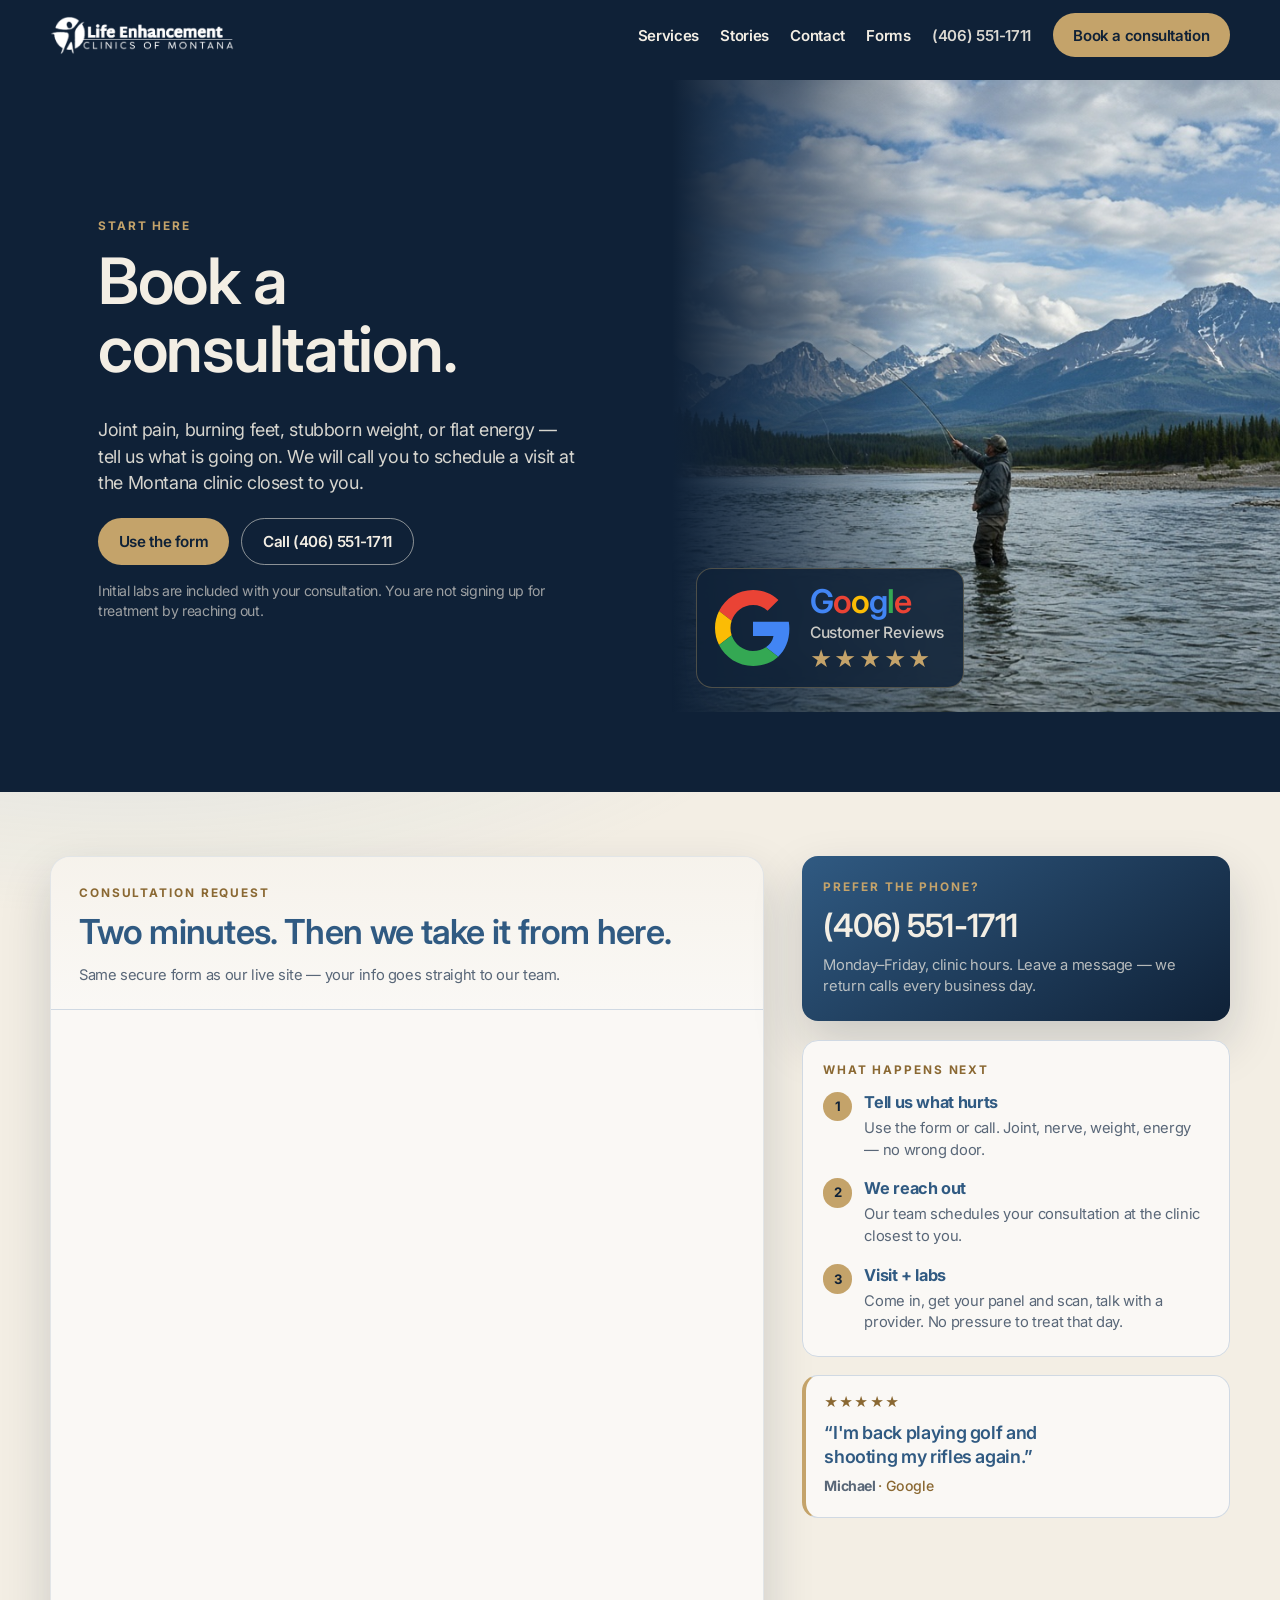
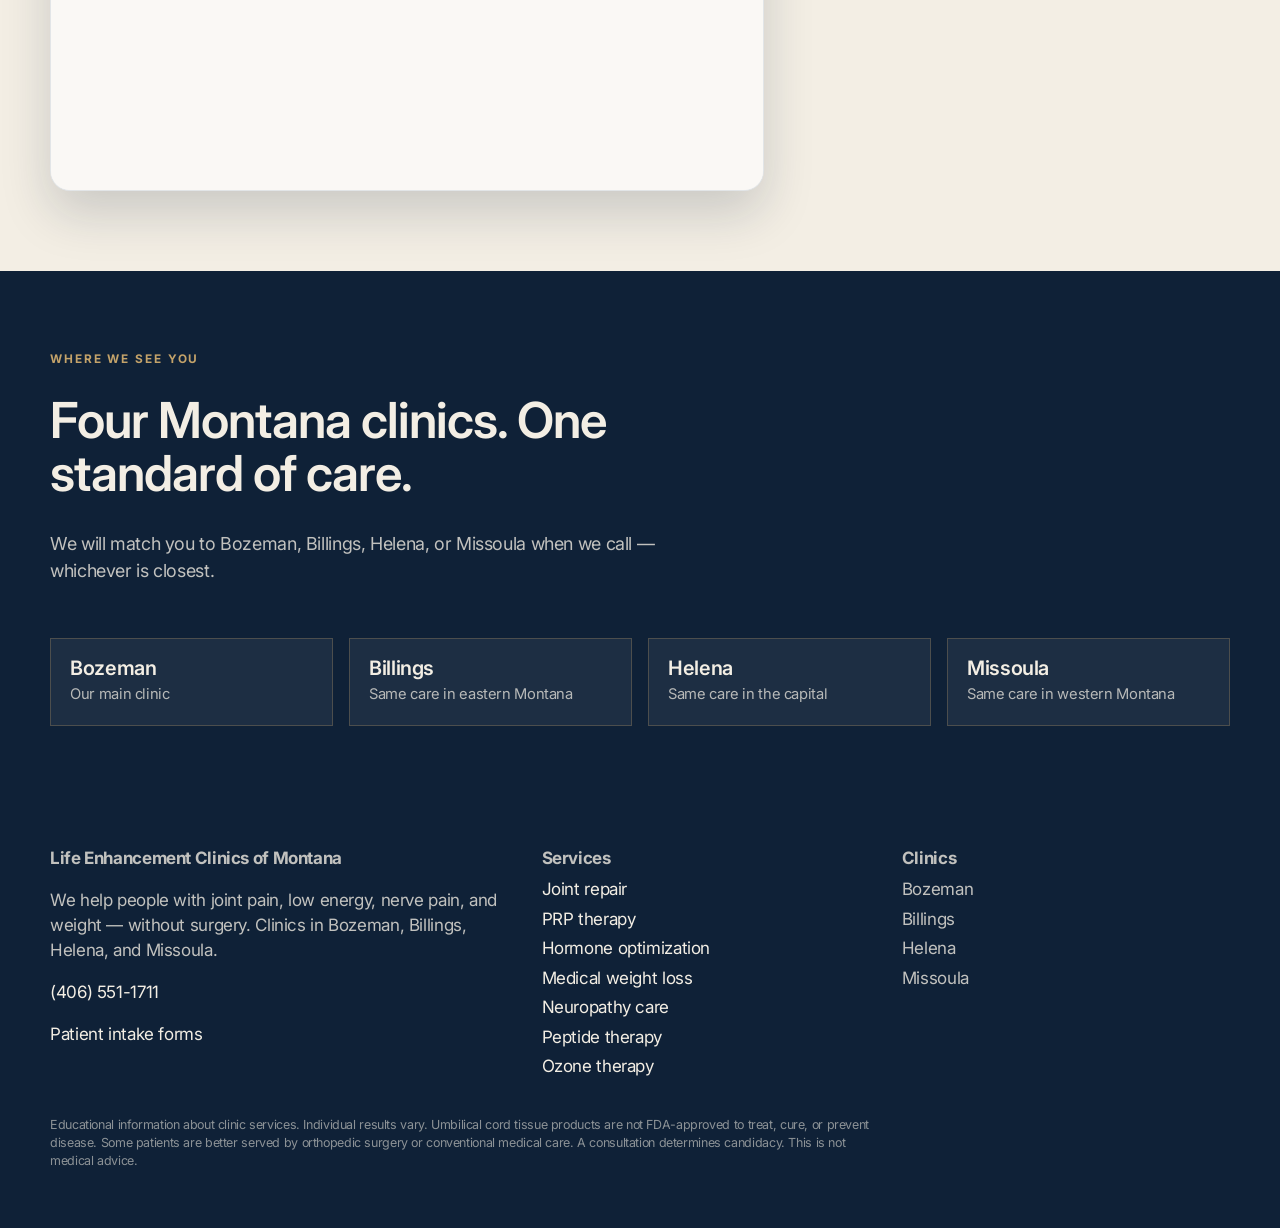
==== contact.html @ 56b33d9e "Publish Life Enhancement Clinics marketing site" ====
<!DOCTYPE html>
<html lang="en">
<head>
  <meta charset="utf-8">
  <meta name="viewport" content="width=device-width, initial-scale=1">
  <title>Book a consultation · Life Enhancement Clinics of Montana</title>
  <meta name="description" content="Request a consultation at Life Enhancement Clinics. Joint pain, neuropathy, hormones, weight, and more — Bozeman, Billings, Helena, Missoula.">
  <link rel="preconnect" href="https://fonts.googleapis.com">
  <link rel="preconnect" href="https://fonts.gstatic.com" crossorigin>
  <link href="https://fonts.googleapis.com/css2?family=Inter:opsz,wght@14..32,400;14..32,500;14..32,600;14..32,700&display=swap" rel="stylesheet">
  <link rel="stylesheet" href="styles.css?v=6">
</head>
<body>


<header class="site-header">
  <div class="wrap nav">
    <a class="brand" href="index.html">
      <img class="brand-logo" src="assets/lecm-logo.png?v=3" alt="Life Enhancement Clinics of Montana" width="875" height="186" decoding="async">
    </a>
    <button class="menu-toggle" type="button" aria-expanded="false">Menu</button>
    <ul class="nav-links">
      <li><a href="index.html#services">Services</a></li><li><a href="index.html#stories">Stories</a></li><li><a href="contact.html" aria-current="page">Contact</a></li><li><a href="online-forms.html">Forms</a></li>
      <li><a class="nav-phone" href="tel:+14065511711">(406) 551-1711</a></li>
      <li><a class="button solid" href="contact.html#consult-form">Book a consultation</a></li>
    </ul>
  </div>
</header>

<section class="contact-hero">
  <div class="contact-hero-copy">
    <p class="eyebrow">Start here</p>
    <h1>Book a consultation.</h1>
    <p class="lede">Joint pain, burning feet, stubborn weight, or flat energy — tell us what is going on. We will call you to schedule a visit at the Montana clinic closest to you.</p>
    <div class="actions">
      <a class="button solid" href="#consult-form">Use the form</a>
      <a class="button ghost" href="tel:+14065511711">Call (406) 551-1711</a>
    </div>
    <p class="hero-note">Initial labs are included with your consultation. You are not signing up for treatment by reaching out.</p>
  </div>
  <div class="contact-hero-media">
    <img src="assets/journey-pause.jpg" alt="Patient pausing outdoors in Montana">
    <div class="contact-hero-badge">
      
<div class="google-reviews-badge" role="img" aria-label="Google Customer Reviews">
  <svg class="google-reviews-badge__mark" viewBox="0 0 48 48" xmlns="http://www.w3.org/2000/svg" aria-hidden="true">
    <path fill="#EA4335" d="M24 9.5c3.54 0 6.71 1.22 9.21 3.6l6.85-6.85C35.9 2.38 30.47 0 24 0 14.62 0 6.51 5.38 2.56 13.22l7.98 6.19C12.43 13.72 17.74 9.5 24 9.5z"/>
    <path fill="#4285F4" d="M46.98 24.55c0-1.57-.15-3.09-.38-4.55H24v9.02h12.94c-.58 2.96-2.26 5.48-4.78 7.18l7.73 6c4.51-4.18 7.09-10.36 7.09-17.65z"/>
    <path fill="#FBBC05" d="M10.53 28.59c-.48-1.45-.76-2.99-.76-4.59s.27-3.14.76-4.59l-7.98-6.19C.92 16.46 0 20.12 0 24c0 3.88.92 7.54 2.56 10.78l7.97-6.19z"/>
    <path fill="#34A853" d="M24 48c6.48 0 11.93-2.13 15.89-5.81l-7.73-6c-2.15 1.45-4.92 2.3-8.16 2.3-6.26 0-11.57-4.22-13.47-9.91l-7.98 6.19C6.51 42.62 14.62 48 24 48z"/>
  </svg>
  <div class="google-reviews-badge__text">
    <p class="google-reviews-badge__wordmark"><span class="g-blue">G</span><span class="g-red">o</span><span class="g-yellow">o</span><span class="g-blue">g</span><span class="g-green">l</span><span class="g-red">e</span></p>
    <p class="google-reviews-badge__label">Customer Reviews</p>
    <p class="google-reviews-badge__stars" aria-hidden="true">★★★★★</p>
  </div>
</div>
    </div>
  </div>
</section>

<section class="contact-main">
  <div class="wrap contact-grid">
    <div class="contact-form-card">
      <div class="contact-form-head">
        <p class="eyebrow">Consultation request</p>
        <h2>Two minutes. Then we take it from here.</h2>
        <p class="fine">Same secure form as our live site — your info goes straight to our team.</p>
      </div>
      
<div class="contact-form-embed" id="consult-form">
  <iframe
    src="https://api.leadconnectorhq.com/widget/form/Reh5E9QkHkBos2vVfiW4"
    style="width:100%;height:100%;border:none;border-radius:0"
    id="inline-Reh5E9QkHkBos2vVfiW4"
    data-layout="{'id':'INLINE'}"
    data-trigger-type="alwaysShow"
    data-trigger-value=""
    data-activation-type="alwaysActivated"
    data-activation-value=""
    data-deactivation-type="neverDeactivate"
    data-deactivation-value=""
    data-form-name="Life Enhancement Clinics — Consultation Request"
    data-height="780"
    data-layout-iframe-id="inline-Reh5E9QkHkBos2vVfiW4"
    data-form-id="Reh5E9QkHkBos2vVfiW4"
    title="Life Enhancement Clinics — Consultation Request"></iframe>
</div>
<script src="https://link.msgsndr.com/js/form_embed.js"></script>
    </div>
    <aside class="contact-aside">
      <div class="contact-callout">
        <p class="eyebrow">Prefer the phone?</p>
        <p class="contact-phone"><a href="tel:+14065511711">(406) 551-1711</a></p>
        <p class="fine">Monday–Friday, clinic hours. Leave a message — we return calls every business day.</p>
      </div>
      <div class="contact-panel">
        <p class="eyebrow">What happens next</p>
        <ol class="contact-steps">
<li>
  <strong>Tell us what hurts</strong>
  <span>Use the form or call. Joint, nerve, weight, energy — no wrong door.</span>
</li>
<li>
  <strong>We reach out</strong>
  <span>Our team schedules your consultation at the clinic closest to you.</span>
</li>
<li>
  <strong>Visit + labs</strong>
  <span>Come in, get your panel and scan, talk with a provider. No pressure to treat that day.</span>
</li></ol>
      </div>
      <article class="contact-trust">
        <div class="stars stars-lg" aria-label="Five star Google review">★★★★★</div>
        <p class="review-hit">“I'm back playing golf and shooting my rifles again.”</p>
        <p class="review-who">Michael <span>· Google</span></p>
      </article>
    </aside>
  </div>
</section>

<section class="dark contact-locations">
  <div class="wrap">
    <div class="section-head">
      <p class="eyebrow">Where we see you</p>
      <h2>Four Montana clinics. One standard of care.</h2>
      <p class="lede">We will match you to Bozeman, Billings, Helena, or Missoula when we call — whichever is closest.</p>
    </div>
    <div class="loc-grid">
<article class="loc-card">
  <h3>Bozeman</h3>
  <p>Our main clinic</p>
</article>
<article class="loc-card">
  <h3>Billings</h3>
  <p>Same care in eastern Montana</p>
</article>
<article class="loc-card">
  <h3>Helena</h3>
  <p>Same care in the capital</p>
</article>
<article class="loc-card">
  <h3>Missoula</h3>
  <p>Same care in western Montana</p>
</article></div>
  </div>
</section>



<footer class="site-footer">
  <div class="wrap footer-grid">
    <div>
      <strong>Life Enhancement Clinics of Montana</strong>
      <p>We help people with joint pain, low energy, nerve pain, and weight — without surgery. Clinics in Bozeman, Billings, Helena, and Missoula.</p>
      <p><a href="tel:+14065511711">(406) 551-1711</a></p>
      <p><a href="online-forms.html">Patient intake forms</a></p>
    </div>
    <div>
      <strong>Services</strong>
      <ul><li><a href="services/joint-repair.html">Joint repair</a></li><li><a href="services/prp.html">PRP therapy</a></li><li><a href="services/hormones.html">Hormone optimization</a></li><li><a href="services/weight-loss.html">Medical weight loss</a></li><li><a href="services/neuropathy.html">Neuropathy care</a></li><li><a href="services/peptides.html">Peptide therapy</a></li><li><a href="services/ozone.html">Ozone therapy</a></li></ul>
    </div>
    <div>
      <strong>Clinics</strong>
      <ul><li>Bozeman</li><li>Billings</li><li>Helena</li><li>Missoula</li></ul>
    </div>
  </div>
  <div class="wrap">
    <p class="legal">Educational information about clinic services. Individual results vary. Umbilical cord tissue products are not FDA-approved to treat, cure, or prevent disease. Some patients are better served by orthopedic surgery or conventional medical care. A consultation determines candidacy. This is not medical advice.</p>
  </div>
</footer>
<script src="site.js?v=2"></script>

</body>
</html>
---- styles.css ----
:root {
  --montana: #305a82;
  --montana-mid: #467498;
  --montana-deep: #0f2137;
  --montana-sky: #6ea8cc;
  --cream: #f3eee4;
  --cream-deep: #e7dfd0;
  --ink: #131c28;
  --gold: #c4a36a;
  --gold-deep: #8a6832;
  --muted: #596778;
  --line: #d0d9e3;
  --white: #faf8f5;
  --shadow: 0 22px 50px rgba(15, 33, 55, 0.18);
  --font-display: "SF Pro Display", "SF Pro Text", -apple-system, BlinkMacSystemFont, "Inter", "Helvetica Neue", Helvetica, Arial, sans-serif;
  --font-text: "SF Pro Text", "SF Pro Display", -apple-system, BlinkMacSystemFont, "Inter", "Helvetica Neue", Helvetica, Arial, sans-serif;
}

* {
  box-sizing: border-box;
}

html {
  scroll-behavior: smooth;
}

body {
  margin: 0;
  color: var(--ink);
  background: var(--cream);
  font-family: var(--font-text);
  font-size: 17px;
  letter-spacing: -0.022em;
  line-height: 1.47;
}

img,
video {
  max-width: 100%;
  display: block;
}

a {
  color: inherit;
}

h1,
h2,
h3,
.serif {
  font-family: var(--font-display);
  font-weight: 600;
  letter-spacing: -0.02em;
  line-height: 1.07;
}

.wrap {
  width: min(1180px, calc(100% - 2.5rem));
  margin: 0 auto;
}

.eyebrow {
  margin: 0 0 0.7rem;
  letter-spacing: 0.16em;
  text-transform: uppercase;
  font-size: 0.74rem;
  font-weight: 700;
  color: var(--gold-deep);
}

.lede {
  max-width: 38rem;
  font-size: 1.12rem;
  color: var(--muted);
}

.fine {
  color: var(--muted);
  font-size: 0.92rem;
}

/* --- Nav --- */

.site-header {
  position: fixed;
  inset: 0 0 auto;
  z-index: 40;
  color: var(--cream);
  transition: background 0.25s ease, box-shadow 0.25s ease, color 0.25s ease;
}

.site-header.is-scrolled {
  background: rgba(15, 33, 55, 0.94);
  box-shadow: 0 8px 28px rgba(0, 0, 0, 0.22);
  backdrop-filter: blur(12px);
}

.nav {
  display: flex;
  align-items: center;
  justify-content: space-between;
  gap: 1.25rem;
  min-height: 4.4rem;
}

.brand {
  display: flex;
  align-items: center;
  flex-shrink: 0;
  text-decoration: none;
  line-height: 1;
}

.brand-logo {
  display: block;
  height: 2.45rem;
  width: auto;
  max-width: min(17.5rem, 46vw);
}

.nav-links {
  display: flex;
  align-items: center;
  gap: 1.35rem;
  list-style: none;
  margin: 0;
  padding: 0;
}

.nav-links a {
  text-decoration: none;
  font-size: 0.94rem;
  font-weight: 600;
}

.nav-links a:hover {
  color: var(--gold);
}

.nav-phone {
  opacity: 0.9;
}

.menu-toggle {
  display: none;
  background: none;
  border: 1px solid rgba(243, 238, 228, 0.4);
  color: inherit;
  border-radius: 999px;
  padding: 0.45rem 0.8rem;
  font: 600 0.82rem/1 var(--font-text);
}

/* --- Buttons --- */

.actions {
  display: flex;
  flex-wrap: wrap;
  gap: 0.75rem;
}

.button {
  display: inline-flex;
  align-items: center;
  justify-content: center;
  border: 0;
  border-radius: 999px;
  padding: 0.92rem 1.3rem;
  font: 600 0.95rem/1 var(--font-text);
  text-decoration: none;
  cursor: pointer;
}

.button.solid {
  background: var(--gold);
  color: var(--montana-deep);
}

.button.light {
  background: var(--cream);
  color: var(--montana-deep);
}

.button.ghost {
  background: transparent;
  color: var(--cream);
  border: 1px solid rgba(243, 238, 228, 0.55);
}

.button.outline {
  background: transparent;
  color: var(--montana);
  border: 1px solid var(--line);
}

.button:hover {
  transform: translateY(-1px);
}

/* --- Hero --- */

.hero {
  position: relative;
  min-height: 100vh;
  display: grid;
  align-items: end;
  color: var(--cream);
  overflow: hidden;
  background: var(--montana-deep);
  padding: 0;
}

.hero:not(.page-hero) {
  align-items: center;
  padding-top: 2.25rem;
}

.hero-media {
  position: absolute;
  inset: 0;
}

.hero-media video,
.hero-media img {
  width: 100%;
  height: 100%;
  object-fit: cover;
}

.hero-media video {
  position: absolute;
  inset: 0;
}

.hero:has(video) .hero-media img {
  display: none;
}

.hero-scrim {
  position: absolute;
  inset: 0;
  background:
    linear-gradient(180deg, rgba(15, 33, 55, 0.62) 0%, rgba(15, 33, 55, 0.55) 42%, rgba(15, 33, 55, 0.88) 100%),
    rgba(10, 22, 38, 0.28);
}

.hero:has(video) .hero-scrim {
  background:
    linear-gradient(180deg, rgba(10, 22, 38, 0.7) 0%, rgba(10, 22, 38, 0.62) 38%, rgba(10, 22, 38, 0.92) 100%),
    rgba(15, 33, 55, 0.35);
}

.hero-copy {
  position: relative;
  z-index: 1;
  padding: 7.5rem 0 4rem;
  width: min(1180px, calc(100% - 2.5rem));
  margin: 0 auto;
}

.hero:not(.page-hero) .hero-copy {
  padding: 5rem 0 4rem;
}

.hero h1 {
  max-width: 16ch;
  margin: 0 0 1rem;
  font-size: clamp(2.6rem, 6vw, 4.6rem);
  color: var(--cream);
}

.hero .lede {
  max-width: 42rem;
  color: rgba(243, 238, 228, 0.9);
  font-size: 1.16rem;
}

.hero .eyebrow {
  color: var(--gold);
}

.hero-note {
  margin: 1rem 0 0;
  font-size: 0.88rem;
  color: rgba(243, 238, 228, 0.62);
}

.page-hero {
  min-height: 72vh;
}

.page-hero h1 {
  max-width: 22ch;
  font-size: clamp(2.4rem, 5.4vw, 4.1rem);
}

/* --- Proof --- */

.proof {
  background: var(--montana);
  color: var(--cream);
  padding: 1.15rem 0;
}

.proof-row {
  display: grid;
  grid-template-columns: repeat(4, 1fr);
  gap: 1rem;
}

.proof-item strong {
  display: block;
  font-family: var(--font-display);
  font-size: 1.2rem;
  font-weight: 600;
  letter-spacing: -0.02em;
}

.proof-item span {
  font-size: 0.86rem;
  color: rgba(243, 238, 228, 0.72);
}

/* --- Sections --- */

section {
  padding: 5rem 0;
}

.section-head {
  display: grid;
  gap: 0.85rem;
  margin-bottom: 2.25rem;
  max-width: 46rem;
}

.section-head h2,
.dark h2,
.cta-band h2 {
  margin: 0;
  font-size: clamp(2rem, 4vw, 3.1rem);
  color: var(--montana);
}

.dark {
  background: var(--montana-deep);
  color: var(--cream);
}

.services-kick {
  background: var(--white);
  color: var(--ink);
  padding-top: 2.25rem;
  padding-bottom: 4rem;
}

.dark h2,
.cta-band h2 {
  color: var(--cream);
}

.dark .eyebrow,
.cta-band .eyebrow {
  color: var(--gold);
}

.dark .lede,
.cta-band .lede {
  color: rgba(243, 238, 228, 0.78);
}

/* --- Pain doors --- */

.pain-grid {
  display: grid;
  grid-template-columns: repeat(2, 1fr);
  gap: 1rem;
}

.pain-card {
  position: relative;
  min-height: 22rem;
  overflow: hidden;
  text-decoration: none;
  color: var(--cream);
}

.pain-card img {
  width: 100%;
  height: 100%;
  object-fit: cover;
  position: absolute;
  inset: 0;
  transition: transform 0.6s ease;
}

.pain-card:hover img {
  transform: scale(1.05);
}

.pain-card .veil {
  position: absolute;
  inset: 0;
  background: linear-gradient(180deg, rgba(15, 33, 55, 0.1), rgba(15, 33, 55, 0.78));
}

.pain-card .copy {
  position: relative;
  z-index: 1;
  height: 100%;
  min-height: 22rem;
  display: flex;
  flex-direction: column;
  justify-content: flex-end;
  padding: 1.5rem;
}

.pain-card h3 {
  margin: 0;
  font-size: clamp(1.65rem, 3.1vw, 2.25rem);
  max-width: 18ch;
  line-height: 1.12;
}

.pain-card .go {
  margin-top: 1rem;
  font-size: 0.82rem;
  font-weight: 700;
  letter-spacing: 0.12em;
  text-transform: uppercase;
  color: var(--gold);
}

/* --- Service gallery --- */

.service-grid {
  display: grid;
  grid-template-columns: repeat(12, 1fr);
  gap: 1rem;
}

.service-card:nth-child(-n + 3) {
  grid-column: span 4;
}

.service-card:nth-child(n + 4) {
  grid-column: span 3;
}

.service-card {
  position: relative;
  display: block;
  aspect-ratio: 4 / 3;
  overflow: hidden;
  border-radius: 0.65rem;
  text-decoration: none;
  color: #fff;
  background: var(--montana-deep);
  box-shadow:
    0 4px 6px rgba(15, 33, 55, 0.06),
    0 14px 32px rgba(15, 33, 55, 0.2);
  transition: box-shadow 0.35s ease, transform 0.35s ease;
}

.service-card:hover {
  box-shadow:
    0 6px 10px rgba(15, 33, 55, 0.08),
    0 20px 40px rgba(15, 33, 55, 0.26);
  transform: translateY(-2px);
}

.service-card img {
  width: 100%;
  height: 100%;
  object-fit: cover;
  object-position: center;
  position: absolute;
  inset: 0;
  filter: saturate(1.05) contrast(1.02);
  transition: transform 0.7s ease, filter 0.7s ease;
}

.service-card:hover img {
  transform: scale(1.04);
  filter: saturate(1.12) contrast(1.04) brightness(1.03);
}

.service-card .veil {
  position: absolute;
  inset: 0;
  background:
    linear-gradient(
      180deg,
      rgba(48, 90, 130, 0.28) 0%,
      rgba(15, 33, 55, 0.58) 42%,
      rgba(15, 33, 55, 0.9) 100%
    ),
    rgba(48, 90, 130, 0.22);
}

.service-card .copy {
  position: relative;
  z-index: 1;
  height: 100%;
  display: flex;
  flex-direction: column;
  align-items: center;
  justify-content: center;
  padding: 1.25rem 1.15rem;
  text-align: center;
}

.service-card .who {
  margin: 0 0 0.2rem;
  font-size: 0.7rem;
  font-weight: 700;
  letter-spacing: 0.1em;
  text-transform: uppercase;
  color: var(--gold);
}

.service-card:nth-child(-n + 3) h3 {
  font-size: clamp(1.5rem, 3.1vw, 2.05rem);
}

.service-card:nth-child(n + 4) h3 {
  font-size: clamp(1.2rem, 2.5vw, 1.65rem);
}

.service-card h3 {
  margin: 0;
  font-weight: 700;
  letter-spacing: 0.07em;
  line-height: 1.02;
  text-transform: uppercase;
  color: #fff;
  text-shadow: 0 2px 24px rgba(15, 33, 55, 0.75);
}

/* --- Reviews --- */

.review-brand {
  display: flex;
  justify-content: center;
  margin-bottom: 2.25rem;
}

.google-reviews-badge {
  display: flex;
  align-items: center;
  gap: 1.15rem;
}

.google-reviews-badge__mark {
  width: 4.75rem;
  height: 4.75rem;
  flex-shrink: 0;
}

.google-reviews-badge__text {
  display: grid;
  gap: 0.2rem;
}

.google-reviews-badge__wordmark {
  margin: 0;
  font-family: var(--font-display);
  font-size: clamp(1.65rem, 3.4vw, 2.05rem);
  font-weight: 600;
  letter-spacing: -0.03em;
  line-height: 1;
}

.google-reviews-badge__wordmark .g-blue {
  color: #4285f4;
}

.google-reviews-badge__wordmark .g-red {
  color: #ea4335;
}

.google-reviews-badge__wordmark .g-yellow {
  color: #fbbc05;
}

.google-reviews-badge__wordmark .g-green {
  color: #34a853;
}

.google-reviews-badge__label {
  margin: 0;
  font-size: 0.98rem;
  font-weight: 500;
  letter-spacing: -0.01em;
  color: #5f6368;
}

.google-reviews-badge__stars {
  margin: 0.15rem 0 0;
  color: var(--gold);
  font-size: 1.35rem;
  letter-spacing: 0.12em;
  line-height: 1;
}

.review-spotlight-grid {
  display: grid;
  grid-template-columns: repeat(3, 1fr);
  gap: 1.15rem;
}

.review-spotlight {
  display: flex;
  flex-direction: column;
  align-items: center;
  text-align: center;
  background: var(--white);
  border: 1px solid var(--line);
  padding: 1.5rem 1.25rem 1.35rem;
  box-shadow: 0 12px 32px rgba(15, 33, 55, 0.06);
}

.review-spotlight:nth-child(3n + 2) {
  transform: translateY(0.35rem);
}

.review-face {
  width: 5.25rem;
  height: 5.25rem;
  margin: 0 0 0.9rem;
  border-radius: 50%;
  object-fit: cover;
  object-position: center top;
  border: 3px solid var(--montana-sky);
  box-shadow: 0 8px 22px rgba(15, 33, 55, 0.14);
  image-rendering: auto;
}

.stars-lg {
  margin-bottom: 0.55rem;
  color: var(--gold);
  letter-spacing: 0.14em;
  font-size: 1.45rem;
  font-weight: 700;
  line-height: 1;
  text-shadow: 0 1px 0 rgba(255, 255, 255, 0.5);
}

.review-hit {
  margin: 0 0 0.85rem;
  max-width: 22ch;
  font-family: var(--font-display);
  font-size: clamp(1.08rem, 2.1vw, 1.32rem);
  font-weight: 600;
  letter-spacing: -0.02em;
  line-height: 1.28;
  color: var(--montana);
}

.review-who {
  margin: 0;
  font-size: 0.9rem;
  font-weight: 700;
  color: var(--ink);
}

.review-who span {
  font-weight: 500;
  color: var(--muted);
}

.review-spotlight-grid--full {
  grid-template-columns: 1fr;
  gap: 1.35rem;
  max-width: 40rem;
  margin-inline: auto;
}

.review-spotlight--full {
  align-items: flex-start;
  text-align: left;
  padding: 1.65rem 1.5rem 1.45rem;
}

.review-spotlight-grid--full .review-spotlight:nth-child(3n + 2) {
  transform: none;
}

.review-spotlight--full .review-face {
  align-self: center;
  margin-inline: auto;
}

.review-spotlight--full .stars-lg {
  align-self: center;
}

.review-full {
  margin: 0 0 0.85rem;
  width: 100%;
  max-width: none;
  font-family: var(--font-body);
  font-size: 1.02rem;
  font-weight: 400;
  letter-spacing: 0;
  line-height: 1.58;
  color: var(--ink);
}

.review-grid {
  display: grid;
  grid-template-columns: repeat(2, 1fr);
  gap: 1rem;
}

.review-grid .review:first-child {
  grid-column: 1 / -1;
}

.review {
  background: var(--white);
  border: 1px solid var(--line);
  padding: 1.4rem 1.35rem 1.25rem;
}

.stars {
  color: var(--gold-deep);
  letter-spacing: 0.08em;
  font-size: 0.85rem;
  margin-bottom: 0.7rem;
}

.review blockquote {
  margin: 0 0 1.1rem;
  font-family: var(--font-display);
  font-size: 1.12rem;
  font-weight: 400;
  letter-spacing: -0.02em;
  line-height: 1.4;
  color: var(--ink);
}

.review footer {
  background: none;
  padding: 0;
  color: var(--muted);
  font-size: 0.86rem;
}

.review footer strong {
  display: block;
  color: var(--montana);
  font-size: 0.95rem;
}

/* --- Split / steps --- */

.split {
  display: grid;
  grid-template-columns: 1.05fr 0.95fr;
  gap: 2.5rem;
  align-items: center;
}

.figure {
  margin: 0;
  overflow: hidden;
  background: var(--montana-deep);
}

.figure img {
  width: 100%;
  aspect-ratio: 4 / 3;
  object-fit: cover;
}

.figure.portrait img {
  aspect-ratio: 4 / 5;
}

.steps {
  display: grid;
  gap: 1.15rem;
  margin: 1.5rem 0 0;
  padding: 0;
  list-style: none;
  counter-reset: step;
}

.steps li {
  counter-increment: step;
  padding-left: 3rem;
  position: relative;
}

.steps li::before {
  content: counter(step, decimal-leading-zero);
  position: absolute;
  left: 0;
  top: 0.1rem;
  font-family: var(--font-display);
  color: var(--gold-deep);
  font-size: 0.95rem;
  font-weight: 600;
}

.steps strong {
  display: block;
  font-size: 1.05rem;
}

.chip-row {
  display: grid;
  gap: 0.75rem;
  margin: 1.1rem 0 0;
  padding: 0;
  list-style: none;
}

.chip-row li {
  padding: 0 0 0.75rem 0.95rem;
  border-bottom: 1px solid var(--line);
  border-left: 2px solid var(--gold);
  font-size: 1rem;
}

/* --- Locations --- */

.loc-grid {
  display: grid;
  grid-template-columns: repeat(4, 1fr);
  gap: 1rem;
}

.loc-card {
  background: rgba(255, 252, 247, 0.06);
  border: 1px solid rgba(196, 163, 106, 0.28);
  padding: 1.2rem;
}

.loc-card h3 {
  margin: 0 0 0.3rem;
  color: var(--cream);
}

.loc-card p {
  margin: 0;
  color: rgba(243, 238, 228, 0.72);
  font-size: 0.92rem;
}

/* --- Service body --- */

.story-block + .story-block {
  border-top: 1px solid var(--line);
}

.expect-grid {
  display: grid;
  grid-template-columns: repeat(3, 1fr);
  gap: 1rem;
}

.expect-card {
  background: var(--white);
  border: 1px solid var(--line);
  padding: 1.25rem;
}

.expect-card h3 {
  margin: 0 0 0.4rem;
  font-size: 1.35rem;
  color: var(--montana);
}

.more-services {
  display: grid;
  grid-template-columns: repeat(3, 1fr);
  gap: 1rem;
}

.more-card {
  text-decoration: none;
  color: inherit;
}

.more-card img {
  width: 100%;
  aspect-ratio: 16 / 10;
  object-fit: cover;
}

.more-card h3 {
  margin: 0.7rem 0 0.2rem;
  font-size: 1.25rem;
  color: var(--montana);
}

/* --- Contact --- */

.contact-hero {
  display: grid;
  grid-template-columns: minmax(0, 1.05fr) minmax(0, 0.95fr);
  min-height: min(88vh, 52rem);
  color: var(--cream);
  background: var(--montana-deep);
}

.contact-hero-copy {
  display: flex;
  flex-direction: column;
  justify-content: center;
  padding: 6.5rem min(4vw, 3rem) 3.5rem;
  max-width: 36rem;
  margin: 0 auto 0 max(0px, calc((100vw - 1180px) / 2));
}

.contact-hero-copy h1 {
  margin: 0 0 1rem;
  font-size: clamp(2.5rem, 5vw, 4rem);
  color: var(--cream);
  max-width: 14ch;
}

.contact-hero-copy .lede {
  color: rgba(243, 238, 228, 0.88);
  margin-bottom: 1.35rem;
}

.contact-hero-copy .eyebrow {
  color: var(--gold);
}

.contact-hero-media {
  position: relative;
  min-height: 18rem;
  overflow: hidden;
}

.contact-hero-media img {
  width: 100%;
  height: 100%;
  object-fit: cover;
}

.contact-hero-media::after {
  content: "";
  position: absolute;
  inset: 0;
  background: linear-gradient(90deg, var(--montana-deep) 0%, transparent 42%);
  pointer-events: none;
}

.contact-hero-badge {
  position: absolute;
  left: 1.5rem;
  bottom: 1.5rem;
  z-index: 1;
  padding: 1rem 1.15rem;
  border-radius: 1rem;
  background: rgba(15, 33, 55, 0.88);
  border: 1px solid rgba(196, 163, 106, 0.35);
  box-shadow: var(--shadow);
  backdrop-filter: blur(10px);
}

.contact-hero-badge .google-reviews-badge__label {
  color: rgba(243, 238, 228, 0.82);
}

.contact-main {
  padding: 4rem 0 5rem;
  background:
    radial-gradient(1200px 420px at 10% -10%, rgba(110, 168, 204, 0.14), transparent 55%),
    var(--cream);
}

.contact-grid {
  display: grid;
  grid-template-columns: minmax(0, 1.25fr) minmax(280px, 0.75fr);
  gap: clamp(1.5rem, 3vw, 2.5rem);
  align-items: start;
}

.contact-form-card {
  background: var(--white);
  border-radius: 1.25rem;
  box-shadow: var(--shadow);
  border: 1px solid rgba(48, 90, 130, 0.12);
  overflow: hidden;
}

.contact-form-head {
  padding: 1.75rem 1.75rem 0.5rem;
  border-bottom: 1px solid var(--line);
  background: linear-gradient(180deg, rgba(243, 238, 228, 0.55) 0%, var(--white) 100%);
}

.contact-form-head h2 {
  margin: 0 0 0.45rem;
  font-size: clamp(1.65rem, 3vw, 2.15rem);
  color: var(--montana);
}

.contact-form-embed {
  min-height: 780px;
  height: 780px;
  background: var(--white);
}

.contact-form-embed iframe {
  display: block;
  min-height: 780px;
}

.contact-aside {
  display: grid;
  gap: 1.15rem;
  position: sticky;
  top: 5.5rem;
}

.contact-callout {
  padding: 1.45rem 1.35rem;
  border-radius: 1rem;
  background: linear-gradient(145deg, var(--montana) 0%, var(--montana-deep) 100%);
  color: var(--cream);
  box-shadow: var(--shadow);
}

.contact-callout .eyebrow {
  color: var(--gold);
  margin-bottom: 0.35rem;
}

.contact-phone {
  margin: 0 0 0.35rem;
  font-family: var(--font-display);
  font-size: clamp(1.65rem, 4vw, 2rem);
  font-weight: 600;
  letter-spacing: -0.02em;
}

.contact-phone a {
  color: var(--cream);
  text-decoration: none;
}

.contact-phone a:hover {
  color: var(--gold);
}

.contact-callout .fine {
  color: rgba(243, 238, 228, 0.72);
  margin: 0;
}

.contact-panel {
  padding: 1.35rem 1.25rem;
  border-radius: 1rem;
  background: var(--white);
  border: 1px solid var(--line);
}

.contact-steps {
  margin: 0.65rem 0 0;
  padding: 0;
  list-style: none;
  counter-reset: contact-step;
  display: grid;
  gap: 1rem;
}

.contact-steps li {
  counter-increment: contact-step;
  padding-left: 2.6rem;
  position: relative;
}

.contact-steps li::before {
  content: counter(contact-step);
  position: absolute;
  left: 0;
  top: 0.05rem;
  width: 1.85rem;
  height: 1.85rem;
  border-radius: 999px;
  display: grid;
  place-items: center;
  font-weight: 700;
  font-size: 0.82rem;
  color: var(--montana-deep);
  background: var(--gold);
}

.contact-steps strong {
  display: block;
  font-size: 1.02rem;
  color: var(--montana);
}

.contact-steps span {
  display: block;
  margin-top: 0.2rem;
  font-size: 0.92rem;
  color: var(--muted);
}

.contact-trust {
  padding: 1.25rem 1.15rem;
  border-radius: 1rem;
  background: var(--white);
  border: 1px solid var(--line);
  border-left: 4px solid var(--gold);
}

.contact-trust .review-hit {
  margin: 0.65rem 0 0.45rem;
  font-family: var(--font-display);
  font-size: 1.12rem;
  line-height: 1.35;
  color: var(--montana);
}

.contact-trust .review-who {
  margin: 0;
  font-size: 0.88rem;
  color: var(--muted);
}

.contact-trust .review-who span {
  color: var(--gold-deep);
}

.contact-locations {
  padding: 5rem 0;
}

/* --- Online intake forms --- */

.intake-hero .hero-copy {
  max-width: 40rem;
}

.intake-hero-link {
  color: var(--gold);
  font-weight: 600;
  text-decoration: underline;
  text-underline-offset: 0.18em;
}

.intake-hero-link:hover {
  color: var(--cream);
}

.intake-section {
  padding: 4.5rem 0 5rem;
  background: var(--white);
}

.intake-head {
  text-align: center;
  margin-left: auto;
  margin-right: auto;
}

.intake-head .lede {
  margin-left: auto;
  margin-right: auto;
}

.intake-grid {
  display: flex;
  flex-direction: row;
  flex-wrap: nowrap;
  align-items: stretch;
  justify-content: center;
  gap: clamp(1rem, 2.5vw, 1.5rem);
  width: min(56rem, 100%);
  margin: 2.5rem auto 0;
}

.intake-card {
  position: relative;
  display: block;
  flex: 1 1 0;
  min-width: 0;
  width: 50%;
  aspect-ratio: 3 / 4;
  min-height: 20rem;
  overflow: hidden;
  border-radius: 1.15rem;
  box-shadow: var(--shadow);
  text-decoration: none;
  color: var(--cream);
  transition: transform 0.35s ease, box-shadow 0.35s ease;
}

.intake-card:hover {
  transform: translateY(-3px);
  box-shadow: 0 28px 56px rgba(15, 33, 55, 0.24);
}

.intake-card img {
  position: absolute;
  inset: 0;
  width: 100%;
  height: 100%;
  object-fit: cover;
  object-position: center top;
  transition: transform 0.65s ease;
}

.intake-card:hover img {
  transform: scale(1.05);
}

.intake-card .veil {
  position: absolute;
  inset: 0;
  background: linear-gradient(180deg, rgba(15, 33, 55, 0.08) 0%, rgba(15, 33, 55, 0.82) 100%);
}

.intake-card .copy {
  position: relative;
  z-index: 1;
  height: 100%;
  display: flex;
  flex-direction: column;
  justify-content: flex-end;
  align-items: center;
  text-align: center;
  padding: 1.5rem 1.25rem 1.65rem;
}

.intake-card .eyebrow {
  color: var(--gold);
  margin-bottom: 0.45rem;
}

.intake-card h2 {
  margin: 0;
  font-size: clamp(2rem, 4.5vw, 2.75rem);
  text-transform: uppercase;
  letter-spacing: 0.08em;
  color: var(--cream);
}

.intake-card .go {
  margin-top: 1rem;
  font-size: 0.82rem;
  font-weight: 700;
  letter-spacing: 0.12em;
  text-transform: uppercase;
  color: var(--gold);
}

.intake-foot {
  justify-content: center;
  margin-top: 2.75rem;
}

.intake-foot .button.ghost {
  color: var(--montana);
  border-color: var(--montana-mid);
}

/* --- CTA / footer --- */

.cta-band {
  background: var(--montana);
  color: var(--cream);
  padding: 5rem 0;
}

.cta-band .lede {
  margin-bottom: 1.4rem;
}

footer.site-footer {
  background: var(--montana-deep);
  color: rgba(243, 238, 228, 0.78);
  padding: 2.5rem 0 2.8rem;
}

.footer-grid {
  display: grid;
  grid-template-columns: 1.4fr 1fr 1fr;
  gap: 2rem;
}

.site-footer a {
  color: var(--cream);
  text-decoration: none;
}

.site-footer a:hover {
  color: var(--gold);
}

.site-footer ul {
  list-style: none;
  margin: 0.4rem 0 0;
  padding: 0;
}

.site-footer li {
  margin: 0.28rem 0;
}

.legal {
  margin-top: 2rem;
  font-size: 0.78rem;
  color: rgba(243, 238, 228, 0.55);
  max-width: 52rem;
}

@media (max-width: 960px) {
  .review-spotlight-grid {
    grid-template-columns: repeat(2, 1fr);
  }

  .review-spotlight:nth-child(3n + 2) {
    transform: none;
  }

  .proof-row,
  .review-grid,
  .loc-grid,
  .expect-grid,
  .more-services,
  .split,
  .footer-grid {
    grid-template-columns: 1fr 1fr;
  }

  .service-grid {
    grid-template-columns: repeat(12, 1fr);
  }

  .service-card:nth-child(-n + 3) {
    grid-column: span 4;
  }

  .service-card:nth-child(n + 4) {
    grid-column: span 3;
  }
}

@media (max-width: 760px) {
  .menu-toggle {
    display: block;
  }

  .nav-links {
    display: none;
    position: absolute;
    left: 0;
    right: 0;
    top: 4.4rem;
    background: rgba(15, 33, 55, 0.97);
    flex-direction: column;
    align-items: flex-start;
    padding: 1rem 1.25rem 1.4rem;
    gap: 0.9rem;
  }

  .nav-links.is-open {
    display: flex;
  }

  .contact-hero {
    grid-template-columns: 1fr;
    min-height: 0;
  }

  .contact-hero-copy {
    margin: 0 auto;
    padding: 6rem 0 2rem;
    width: min(1180px, calc(100% - 2.5rem));
    max-width: none;
  }

  .contact-hero-media {
    min-height: 16rem;
    max-height: 22rem;
  }

  .contact-hero-media::after {
    background: linear-gradient(180deg, var(--montana-deep) 0%, transparent 38%);
  }

  .contact-grid {
    grid-template-columns: 1fr;
  }

  .contact-aside {
    position: static;
  }

  .pain-grid,
  .proof-row,
  .review-spotlight-grid,
  .review-grid,
  .loc-grid,
  .expect-grid,
  .more-services,
  .split,
  .footer-grid {
    grid-template-columns: 1fr;
  }

  .hero {
    min-height: 92vh;
  }

  .hero h1 {
    font-size: clamp(2.4rem, 12vw, 3.4rem);
  }

  .pain-card,
  .pain-card .copy {
    min-height: 20rem;
  }

  .service-card,
  .service-card .copy {
    min-height: 0;
  }

  .service-grid {
    grid-template-columns: 1fr;
  }

  .service-card:nth-child(-n + 3),
  .service-card:nth-child(n + 4) {
    grid-column: span 1;
  }
}

@media (max-width: 520px) {
  .intake-grid {
    flex-direction: column;
    max-width: 22rem;
  }

  .intake-card {
    width: 100%;
    flex: 1 1 auto;
  }
}
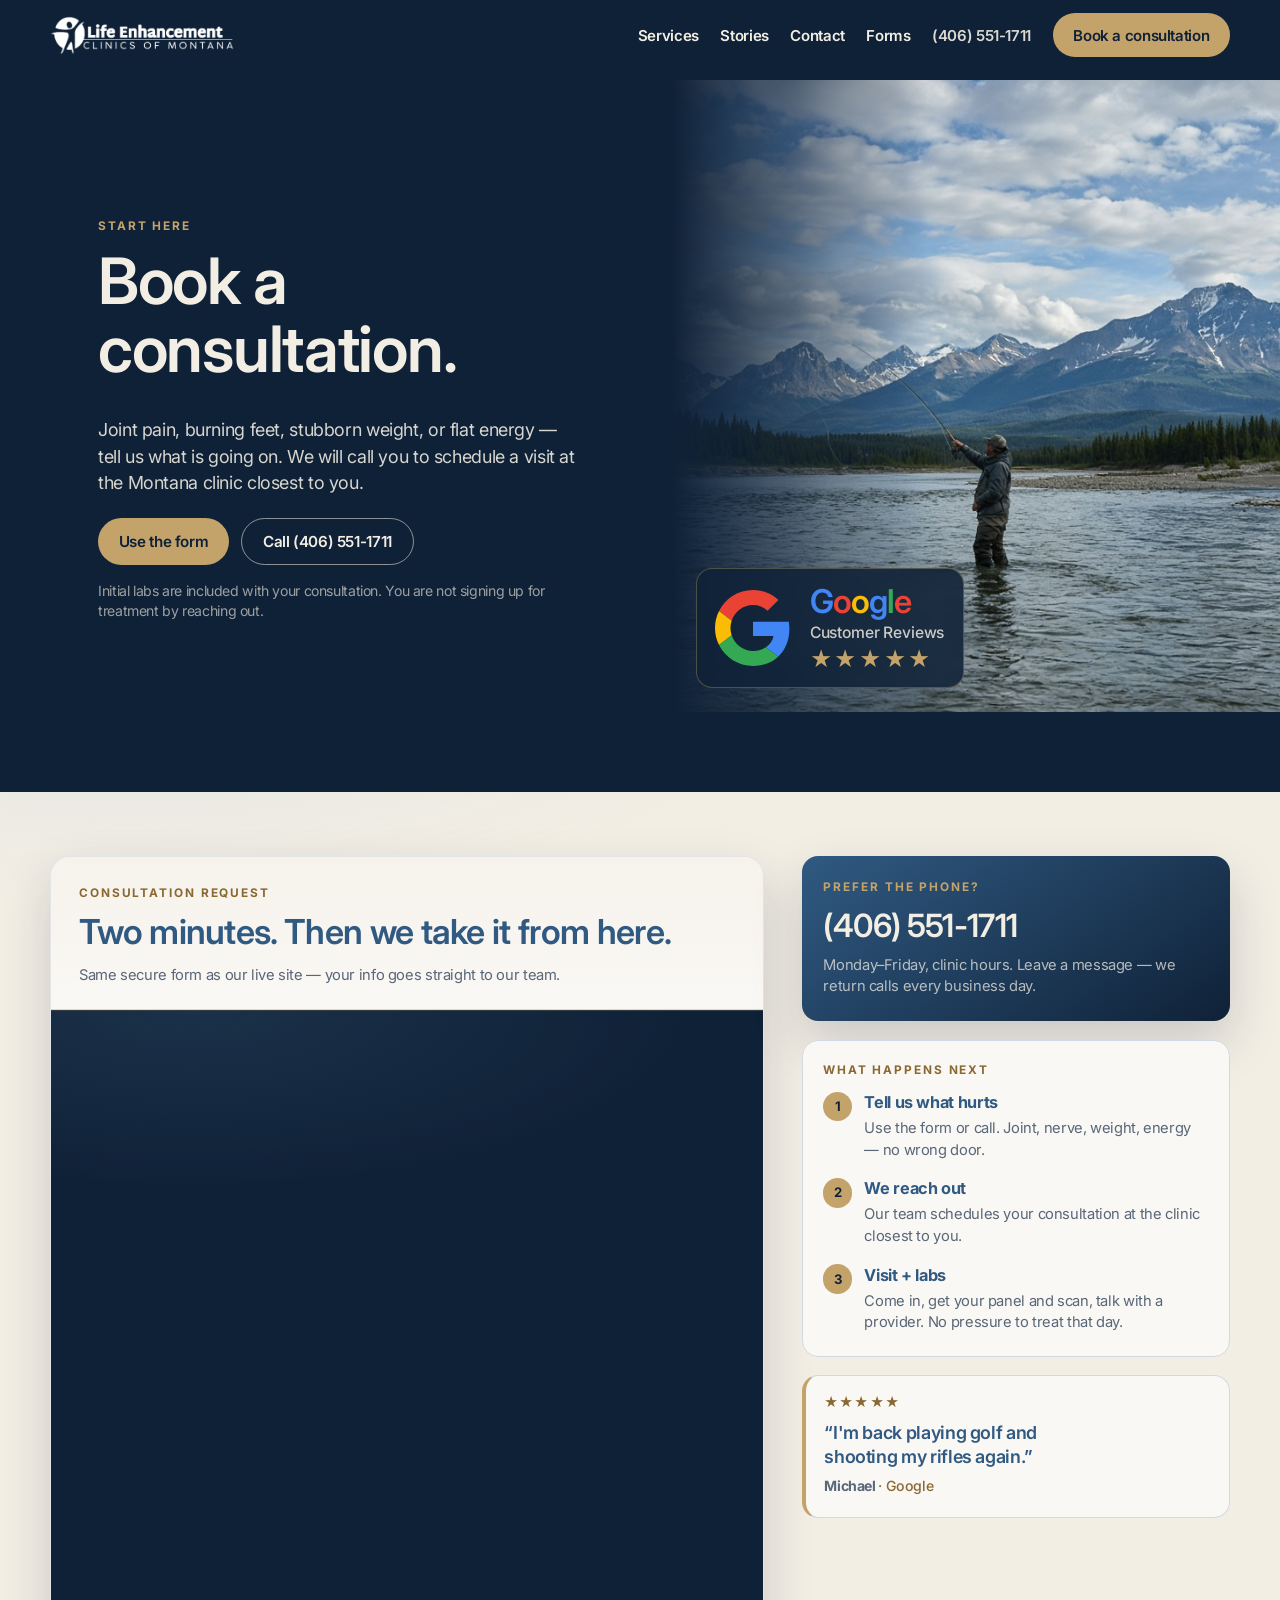
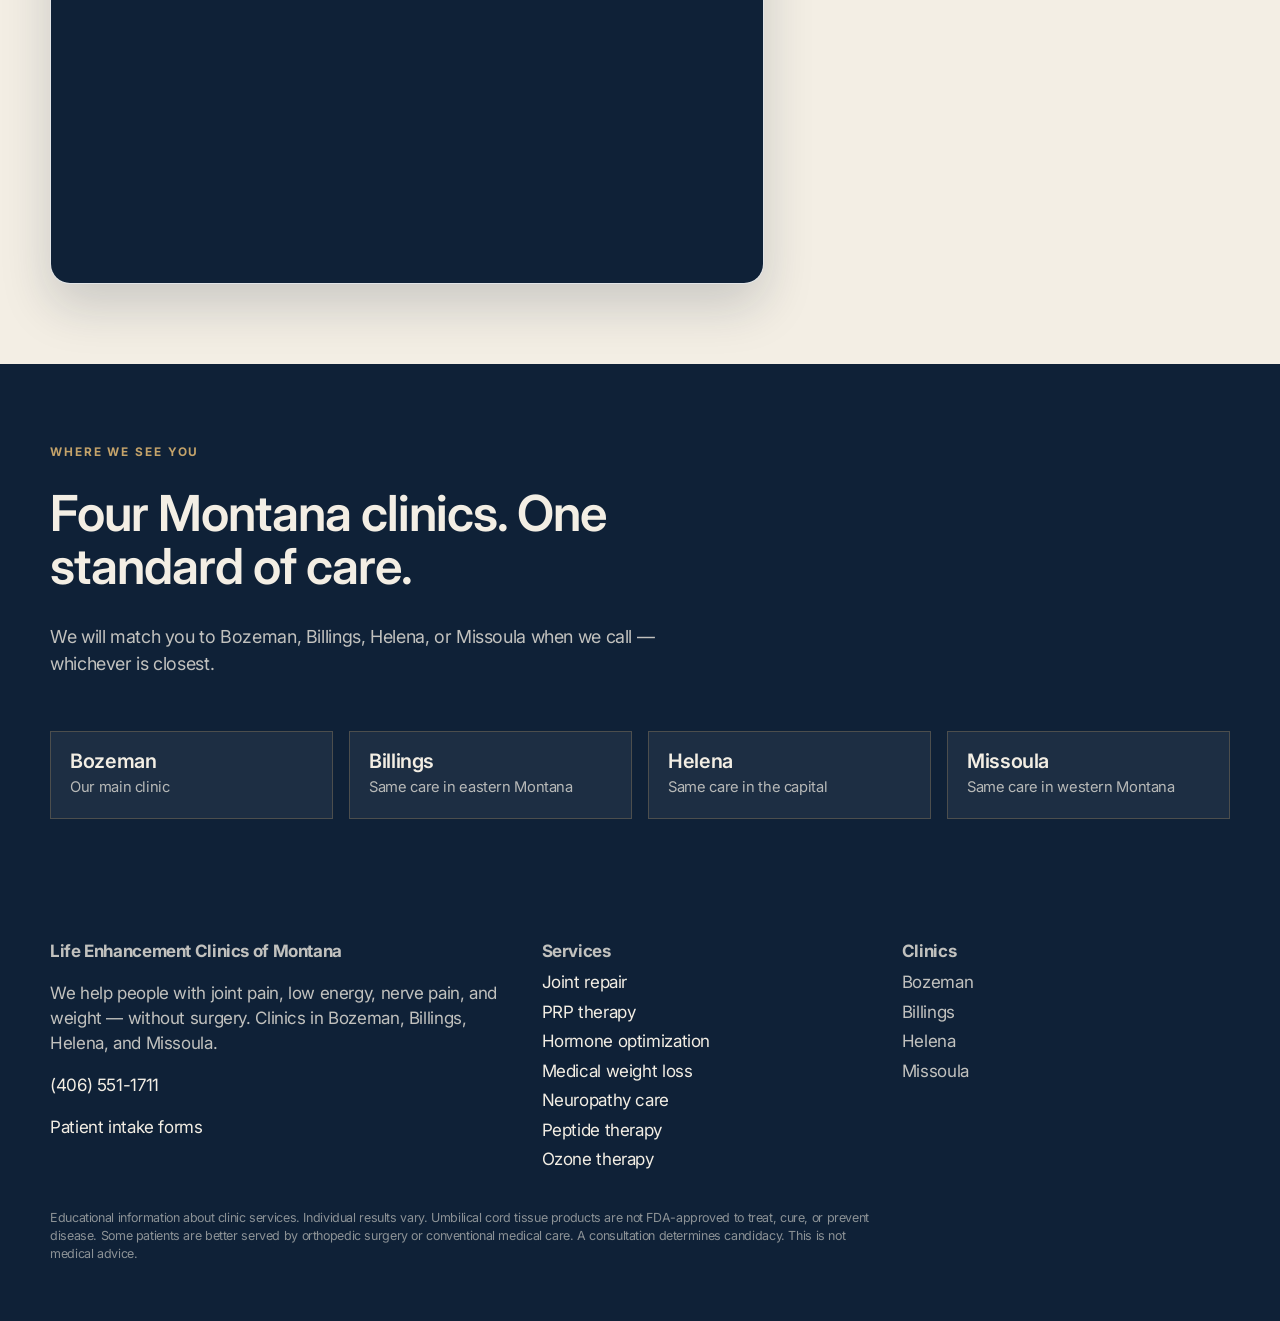
==== commit 7f511799: "Fix contact form embed contrast (dark panel)" ====
--- a/contact.html
+++ b/contact.html
@@ -1,175 +1,175 @@
-<!DOCTYPE html>
-<html lang="en">
-<head>
-  <meta charset="utf-8">
-  <meta name="viewport" content="width=device-width, initial-scale=1">
-  <title>Book a consultation · Life Enhancement Clinics of Montana</title>
-  <meta name="description" content="Request a consultation at Life Enhancement Clinics. Joint pain, neuropathy, hormones, weight, and more — Bozeman, Billings, Helena, Missoula.">
-  <link rel="preconnect" href="https://fonts.googleapis.com">
-  <link rel="preconnect" href="https://fonts.gstatic.com" crossorigin>
-  <link href="https://fonts.googleapis.com/css2?family=Inter:opsz,wght@14..32,400;14..32,500;14..32,600;14..32,700&display=swap" rel="stylesheet">
-  <link rel="stylesheet" href="styles.css?v=6">
-</head>
-<body>
-
-
-<header class="site-header">
-  <div class="wrap nav">
-    <a class="brand" href="index.html">
-      <img class="brand-logo" src="assets/lecm-logo.png?v=3" alt="Life Enhancement Clinics of Montana" width="875" height="186" decoding="async">
-    </a>
-    <button class="menu-toggle" type="button" aria-expanded="false">Menu</button>
-    <ul class="nav-links">
-      <li><a href="index.html#services">Services</a></li><li><a href="index.html#stories">Stories</a></li><li><a href="contact.html" aria-current="page">Contact</a></li><li><a href="online-forms.html">Forms</a></li>
-      <li><a class="nav-phone" href="tel:+14065511711">(406) 551-1711</a></li>
-      <li><a class="button solid" href="contact.html#consult-form">Book a consultation</a></li>
-    </ul>
-  </div>
-</header>
-
-<section class="contact-hero">
-  <div class="contact-hero-copy">
-    <p class="eyebrow">Start here</p>
-    <h1>Book a consultation.</h1>
-    <p class="lede">Joint pain, burning feet, stubborn weight, or flat energy — tell us what is going on. We will call you to schedule a visit at the Montana clinic closest to you.</p>
-    <div class="actions">
-      <a class="button solid" href="#consult-form">Use the form</a>
-      <a class="button ghost" href="tel:+14065511711">Call (406) 551-1711</a>
-    </div>
-    <p class="hero-note">Initial labs are included with your consultation. You are not signing up for treatment by reaching out.</p>
-  </div>
-  <div class="contact-hero-media">
-    <img src="assets/journey-pause.jpg" alt="Patient pausing outdoors in Montana">
-    <div class="contact-hero-badge">
-      
-<div class="google-reviews-badge" role="img" aria-label="Google Customer Reviews">
-  <svg class="google-reviews-badge__mark" viewBox="0 0 48 48" xmlns="http://www.w3.org/2000/svg" aria-hidden="true">
-    <path fill="#EA4335" d="M24 9.5c3.54 0 6.71 1.22 9.21 3.6l6.85-6.85C35.9 2.38 30.47 0 24 0 14.62 0 6.51 5.38 2.56 13.22l7.98 6.19C12.43 13.72 17.74 9.5 24 9.5z"/>
-    <path fill="#4285F4" d="M46.98 24.55c0-1.57-.15-3.09-.38-4.55H24v9.02h12.94c-.58 2.96-2.26 5.48-4.78 7.18l7.73 6c4.51-4.18 7.09-10.36 7.09-17.65z"/>
-    <path fill="#FBBC05" d="M10.53 28.59c-.48-1.45-.76-2.99-.76-4.59s.27-3.14.76-4.59l-7.98-6.19C.92 16.46 0 20.12 0 24c0 3.88.92 7.54 2.56 10.78l7.97-6.19z"/>
-    <path fill="#34A853" d="M24 48c6.48 0 11.93-2.13 15.89-5.81l-7.73-6c-2.15 1.45-4.92 2.3-8.16 2.3-6.26 0-11.57-4.22-13.47-9.91l-7.98 6.19C6.51 42.62 14.62 48 24 48z"/>
-  </svg>
-  <div class="google-reviews-badge__text">
-    <p class="google-reviews-badge__wordmark"><span class="g-blue">G</span><span class="g-red">o</span><span class="g-yellow">o</span><span class="g-blue">g</span><span class="g-green">l</span><span class="g-red">e</span></p>
-    <p class="google-reviews-badge__label">Customer Reviews</p>
-    <p class="google-reviews-badge__stars" aria-hidden="true">★★★★★</p>
-  </div>
-</div>
-    </div>
-  </div>
-</section>
-
-<section class="contact-main">
-  <div class="wrap contact-grid">
-    <div class="contact-form-card">
-      <div class="contact-form-head">
-        <p class="eyebrow">Consultation request</p>
-        <h2>Two minutes. Then we take it from here.</h2>
-        <p class="fine">Same secure form as our live site — your info goes straight to our team.</p>
-      </div>
-      
-<div class="contact-form-embed" id="consult-form">
-  <iframe
-    src="https://api.leadconnectorhq.com/widget/form/Reh5E9QkHkBos2vVfiW4"
-    style="width:100%;height:100%;border:none;border-radius:0"
-    id="inline-Reh5E9QkHkBos2vVfiW4"
-    data-layout="{'id':'INLINE'}"
-    data-trigger-type="alwaysShow"
-    data-trigger-value=""
-    data-activation-type="alwaysActivated"
-    data-activation-value=""
-    data-deactivation-type="neverDeactivate"
-    data-deactivation-value=""
-    data-form-name="Life Enhancement Clinics — Consultation Request"
-    data-height="780"
-    data-layout-iframe-id="inline-Reh5E9QkHkBos2vVfiW4"
-    data-form-id="Reh5E9QkHkBos2vVfiW4"
-    title="Life Enhancement Clinics — Consultation Request"></iframe>
-</div>
-<script src="https://link.msgsndr.com/js/form_embed.js"></script>
-    </div>
-    <aside class="contact-aside">
-      <div class="contact-callout">
-        <p class="eyebrow">Prefer the phone?</p>
-        <p class="contact-phone"><a href="tel:+14065511711">(406) 551-1711</a></p>
-        <p class="fine">Monday–Friday, clinic hours. Leave a message — we return calls every business day.</p>
-      </div>
-      <div class="contact-panel">
-        <p class="eyebrow">What happens next</p>
-        <ol class="contact-steps">
-<li>
-  <strong>Tell us what hurts</strong>
-  <span>Use the form or call. Joint, nerve, weight, energy — no wrong door.</span>
-</li>
-<li>
-  <strong>We reach out</strong>
-  <span>Our team schedules your consultation at the clinic closest to you.</span>
-</li>
-<li>
-  <strong>Visit + labs</strong>
-  <span>Come in, get your panel and scan, talk with a provider. No pressure to treat that day.</span>
-</li></ol>
-      </div>
-      <article class="contact-trust">
-        <div class="stars stars-lg" aria-label="Five star Google review">★★★★★</div>
-        <p class="review-hit">“I'm back playing golf and shooting my rifles again.”</p>
-        <p class="review-who">Michael <span>· Google</span></p>
-      </article>
-    </aside>
-  </div>
-</section>
-
-<section class="dark contact-locations">
-  <div class="wrap">
-    <div class="section-head">
-      <p class="eyebrow">Where we see you</p>
-      <h2>Four Montana clinics. One standard of care.</h2>
-      <p class="lede">We will match you to Bozeman, Billings, Helena, or Missoula when we call — whichever is closest.</p>
-    </div>
-    <div class="loc-grid">
-<article class="loc-card">
-  <h3>Bozeman</h3>
-  <p>Our main clinic</p>
-</article>
-<article class="loc-card">
-  <h3>Billings</h3>
-  <p>Same care in eastern Montana</p>
-</article>
-<article class="loc-card">
-  <h3>Helena</h3>
-  <p>Same care in the capital</p>
-</article>
-<article class="loc-card">
-  <h3>Missoula</h3>
-  <p>Same care in western Montana</p>
-</article></div>
-  </div>
-</section>
-
-
-
-<footer class="site-footer">
-  <div class="wrap footer-grid">
-    <div>
-      <strong>Life Enhancement Clinics of Montana</strong>
-      <p>We help people with joint pain, low energy, nerve pain, and weight — without surgery. Clinics in Bozeman, Billings, Helena, and Missoula.</p>
-      <p><a href="tel:+14065511711">(406) 551-1711</a></p>
-      <p><a href="online-forms.html">Patient intake forms</a></p>
-    </div>
-    <div>
-      <strong>Services</strong>
-      <ul><li><a href="services/joint-repair.html">Joint repair</a></li><li><a href="services/prp.html">PRP therapy</a></li><li><a href="services/hormones.html">Hormone optimization</a></li><li><a href="services/weight-loss.html">Medical weight loss</a></li><li><a href="services/neuropathy.html">Neuropathy care</a></li><li><a href="services/peptides.html">Peptide therapy</a></li><li><a href="services/ozone.html">Ozone therapy</a></li></ul>
-    </div>
-    <div>
-      <strong>Clinics</strong>
-      <ul><li>Bozeman</li><li>Billings</li><li>Helena</li><li>Missoula</li></ul>
-    </div>
-  </div>
-  <div class="wrap">
-    <p class="legal">Educational information about clinic services. Individual results vary. Umbilical cord tissue products are not FDA-approved to treat, cure, or prevent disease. Some patients are better served by orthopedic surgery or conventional medical care. A consultation determines candidacy. This is not medical advice.</p>
-  </div>
-</footer>
-<script src="site.js?v=2"></script>
-
-</body>
-</html>
+<!DOCTYPE html>
+<html lang="en">
+<head>
+  <meta charset="utf-8">
+  <meta name="viewport" content="width=device-width, initial-scale=1">
+  <title>Book a consultation · Life Enhancement Clinics of Montana</title>
+  <meta name="description" content="Request a consultation at Life Enhancement Clinics. Joint pain, neuropathy, hormones, weight, and more — Bozeman, Billings, Helena, Missoula.">
+  <link rel="preconnect" href="https://fonts.googleapis.com">
+  <link rel="preconnect" href="https://fonts.gstatic.com" crossorigin>
+  <link href="https://fonts.googleapis.com/css2?family=Inter:opsz,wght@14..32,400;14..32,500;14..32,600;14..32,700&display=swap" rel="stylesheet">
+  <link rel="stylesheet" href="styles.css?v=7">
+</head>
+<body>
+
+
+<header class="site-header">
+  <div class="wrap nav">
+    <a class="brand" href="index.html">
+      <img class="brand-logo" src="assets/lecm-logo.png?v=3" alt="Life Enhancement Clinics of Montana" width="875" height="186" decoding="async">
+    </a>
+    <button class="menu-toggle" type="button" aria-expanded="false">Menu</button>
+    <ul class="nav-links">
+      <li><a href="index.html#services">Services</a></li><li><a href="index.html#stories">Stories</a></li><li><a href="contact.html" aria-current="page">Contact</a></li><li><a href="online-forms.html">Forms</a></li>
+      <li><a class="nav-phone" href="tel:+14065511711">(406) 551-1711</a></li>
+      <li><a class="button solid" href="contact.html#consult-form">Book a consultation</a></li>
+    </ul>
+  </div>
+</header>
+
+<section class="contact-hero">
+  <div class="contact-hero-copy">
+    <p class="eyebrow">Start here</p>
+    <h1>Book a consultation.</h1>
+    <p class="lede">Joint pain, burning feet, stubborn weight, or flat energy — tell us what is going on. We will call you to schedule a visit at the Montana clinic closest to you.</p>
+    <div class="actions">
+      <a class="button solid" href="#consult-form">Use the form</a>
+      <a class="button ghost" href="tel:+14065511711">Call (406) 551-1711</a>
+    </div>
+    <p class="hero-note">Initial labs are included with your consultation. You are not signing up for treatment by reaching out.</p>
+  </div>
+  <div class="contact-hero-media">
+    <img src="assets/journey-pause.jpg" alt="Patient pausing outdoors in Montana">
+    <div class="contact-hero-badge">
+      
+<div class="google-reviews-badge" role="img" aria-label="Google Customer Reviews">
+  <svg class="google-reviews-badge__mark" viewBox="0 0 48 48" xmlns="http://www.w3.org/2000/svg" aria-hidden="true">
+    <path fill="#EA4335" d="M24 9.5c3.54 0 6.71 1.22 9.21 3.6l6.85-6.85C35.9 2.38 30.47 0 24 0 14.62 0 6.51 5.38 2.56 13.22l7.98 6.19C12.43 13.72 17.74 9.5 24 9.5z"/>
+    <path fill="#4285F4" d="M46.98 24.55c0-1.57-.15-3.09-.38-4.55H24v9.02h12.94c-.58 2.96-2.26 5.48-4.78 7.18l7.73 6c4.51-4.18 7.09-10.36 7.09-17.65z"/>
+    <path fill="#FBBC05" d="M10.53 28.59c-.48-1.45-.76-2.99-.76-4.59s.27-3.14.76-4.59l-7.98-6.19C.92 16.46 0 20.12 0 24c0 3.88.92 7.54 2.56 10.78l7.97-6.19z"/>
+    <path fill="#34A853" d="M24 48c6.48 0 11.93-2.13 15.89-5.81l-7.73-6c-2.15 1.45-4.92 2.3-8.16 2.3-6.26 0-11.57-4.22-13.47-9.91l-7.98 6.19C6.51 42.62 14.62 48 24 48z"/>
+  </svg>
+  <div class="google-reviews-badge__text">
+    <p class="google-reviews-badge__wordmark"><span class="g-blue">G</span><span class="g-red">o</span><span class="g-yellow">o</span><span class="g-blue">g</span><span class="g-green">l</span><span class="g-red">e</span></p>
+    <p class="google-reviews-badge__label">Customer Reviews</p>
+    <p class="google-reviews-badge__stars" aria-hidden="true">★★★★★</p>
+  </div>
+</div>
+    </div>
+  </div>
+</section>
+
+<section class="contact-main">
+  <div class="wrap contact-grid">
+    <div class="contact-form-card">
+      <div class="contact-form-head">
+        <p class="eyebrow">Consultation request</p>
+        <h2>Two minutes. Then we take it from here.</h2>
+        <p class="fine">Same secure form as our live site — your info goes straight to our team.</p>
+      </div>
+      
+<div class="contact-form-embed" id="consult-form">
+  <iframe
+    src="https://api.leadconnectorhq.com/widget/form/Reh5E9QkHkBos2vVfiW4"
+    style="width:100%;height:100%;border:none;border-radius:0"
+    id="inline-Reh5E9QkHkBos2vVfiW4"
+    data-layout="{'id':'INLINE'}"
+    data-trigger-type="alwaysShow"
+    data-trigger-value=""
+    data-activation-type="alwaysActivated"
+    data-activation-value=""
+    data-deactivation-type="neverDeactivate"
+    data-deactivation-value=""
+    data-form-name="Life Enhancement Clinics — Consultation Request"
+    data-height="820"
+    data-layout-iframe-id="inline-Reh5E9QkHkBos2vVfiW4"
+    data-form-id="Reh5E9QkHkBos2vVfiW4"
+    title="Life Enhancement Clinics — Consultation Request"></iframe>
+</div>
+<script src="https://link.msgsndr.com/js/form_embed.js"></script>
+    </div>
+    <aside class="contact-aside">
+      <div class="contact-callout">
+        <p class="eyebrow">Prefer the phone?</p>
+        <p class="contact-phone"><a href="tel:+14065511711">(406) 551-1711</a></p>
+        <p class="fine">Monday–Friday, clinic hours. Leave a message — we return calls every business day.</p>
+      </div>
+      <div class="contact-panel">
+        <p class="eyebrow">What happens next</p>
+        <ol class="contact-steps">
+<li>
+  <strong>Tell us what hurts</strong>
+  <span>Use the form or call. Joint, nerve, weight, energy — no wrong door.</span>
+</li>
+<li>
+  <strong>We reach out</strong>
+  <span>Our team schedules your consultation at the clinic closest to you.</span>
+</li>
+<li>
+  <strong>Visit + labs</strong>
+  <span>Come in, get your panel and scan, talk with a provider. No pressure to treat that day.</span>
+</li></ol>
+      </div>
+      <article class="contact-trust">
+        <div class="stars stars-lg" aria-label="Five star Google review">★★★★★</div>
+        <p class="review-hit">“I'm back playing golf and shooting my rifles again.”</p>
+        <p class="review-who">Michael <span>· Google</span></p>
+      </article>
+    </aside>
+  </div>
+</section>
+
+<section class="dark contact-locations">
+  <div class="wrap">
+    <div class="section-head">
+      <p class="eyebrow">Where we see you</p>
+      <h2>Four Montana clinics. One standard of care.</h2>
+      <p class="lede">We will match you to Bozeman, Billings, Helena, or Missoula when we call — whichever is closest.</p>
+    </div>
+    <div class="loc-grid">
+<article class="loc-card">
+  <h3>Bozeman</h3>
+  <p>Our main clinic</p>
+</article>
+<article class="loc-card">
+  <h3>Billings</h3>
+  <p>Same care in eastern Montana</p>
+</article>
+<article class="loc-card">
+  <h3>Helena</h3>
+  <p>Same care in the capital</p>
+</article>
+<article class="loc-card">
+  <h3>Missoula</h3>
+  <p>Same care in western Montana</p>
+</article></div>
+  </div>
+</section>
+
+
+
+<footer class="site-footer">
+  <div class="wrap footer-grid">
+    <div>
+      <strong>Life Enhancement Clinics of Montana</strong>
+      <p>We help people with joint pain, low energy, nerve pain, and weight — without surgery. Clinics in Bozeman, Billings, Helena, and Missoula.</p>
+      <p><a href="tel:+14065511711">(406) 551-1711</a></p>
+      <p><a href="online-forms.html">Patient intake forms</a></p>
+    </div>
+    <div>
+      <strong>Services</strong>
+      <ul><li><a href="services/joint-repair.html">Joint repair</a></li><li><a href="services/prp.html">PRP therapy</a></li><li><a href="services/hormones.html">Hormone optimization</a></li><li><a href="services/weight-loss.html">Medical weight loss</a></li><li><a href="services/neuropathy.html">Neuropathy care</a></li><li><a href="services/peptides.html">Peptide therapy</a></li><li><a href="services/ozone.html">Ozone therapy</a></li></ul>
+    </div>
+    <div>
+      <strong>Clinics</strong>
+      <ul><li>Bozeman</li><li>Billings</li><li>Helena</li><li>Missoula</li></ul>
+    </div>
+  </div>
+  <div class="wrap">
+    <p class="legal">Educational information about clinic services. Individual results vary. Umbilical cord tissue products are not FDA-approved to treat, cure, or prevent disease. Some patients are better served by orthopedic surgery or conventional medical care. A consultation determines candidacy. This is not medical advice.</p>
+  </div>
+</footer>
+<script src="site.js?v=2"></script>
+
+</body>
+</html>
--- a/styles.css
+++ b/styles.css
@@ -1,1451 +1,1457 @@
-:root {
-  --montana: #305a82;
-  --montana-mid: #467498;
-  --montana-deep: #0f2137;
-  --montana-sky: #6ea8cc;
-  --cream: #f3eee4;
-  --cream-deep: #e7dfd0;
-  --ink: #131c28;
-  --gold: #c4a36a;
-  --gold-deep: #8a6832;
-  --muted: #596778;
-  --line: #d0d9e3;
-  --white: #faf8f5;
-  --shadow: 0 22px 50px rgba(15, 33, 55, 0.18);
-  --font-display: "SF Pro Display", "SF Pro Text", -apple-system, BlinkMacSystemFont, "Inter", "Helvetica Neue", Helvetica, Arial, sans-serif;
-  --font-text: "SF Pro Text", "SF Pro Display", -apple-system, BlinkMacSystemFont, "Inter", "Helvetica Neue", Helvetica, Arial, sans-serif;
-}
-
-* {
-  box-sizing: border-box;
-}
-
-html {
-  scroll-behavior: smooth;
-}
-
-body {
-  margin: 0;
-  color: var(--ink);
-  background: var(--cream);
-  font-family: var(--font-text);
-  font-size: 17px;
-  letter-spacing: -0.022em;
-  line-height: 1.47;
-}
-
-img,
-video {
-  max-width: 100%;
-  display: block;
-}
-
-a {
-  color: inherit;
-}
-
-h1,
-h2,
-h3,
-.serif {
-  font-family: var(--font-display);
-  font-weight: 600;
-  letter-spacing: -0.02em;
-  line-height: 1.07;
-}
-
-.wrap {
-  width: min(1180px, calc(100% - 2.5rem));
-  margin: 0 auto;
-}
-
-.eyebrow {
-  margin: 0 0 0.7rem;
-  letter-spacing: 0.16em;
-  text-transform: uppercase;
-  font-size: 0.74rem;
-  font-weight: 700;
-  color: var(--gold-deep);
-}
-
-.lede {
-  max-width: 38rem;
-  font-size: 1.12rem;
-  color: var(--muted);
-}
-
-.fine {
-  color: var(--muted);
-  font-size: 0.92rem;
-}
-
-/* --- Nav --- */
-
-.site-header {
-  position: fixed;
-  inset: 0 0 auto;
-  z-index: 40;
-  color: var(--cream);
-  transition: background 0.25s ease, box-shadow 0.25s ease, color 0.25s ease;
-}
-
-.site-header.is-scrolled {
-  background: rgba(15, 33, 55, 0.94);
-  box-shadow: 0 8px 28px rgba(0, 0, 0, 0.22);
-  backdrop-filter: blur(12px);
-}
-
-.nav {
-  display: flex;
-  align-items: center;
-  justify-content: space-between;
-  gap: 1.25rem;
-  min-height: 4.4rem;
-}
-
-.brand {
-  display: flex;
-  align-items: center;
-  flex-shrink: 0;
-  text-decoration: none;
-  line-height: 1;
-}
-
-.brand-logo {
-  display: block;
-  height: 2.45rem;
-  width: auto;
-  max-width: min(17.5rem, 46vw);
-}
-
-.nav-links {
-  display: flex;
-  align-items: center;
-  gap: 1.35rem;
-  list-style: none;
-  margin: 0;
-  padding: 0;
-}
-
-.nav-links a {
-  text-decoration: none;
-  font-size: 0.94rem;
-  font-weight: 600;
-}
-
-.nav-links a:hover {
-  color: var(--gold);
-}
-
-.nav-phone {
-  opacity: 0.9;
-}
-
-.menu-toggle {
-  display: none;
-  background: none;
-  border: 1px solid rgba(243, 238, 228, 0.4);
-  color: inherit;
-  border-radius: 999px;
-  padding: 0.45rem 0.8rem;
-  font: 600 0.82rem/1 var(--font-text);
-}
-
-/* --- Buttons --- */
-
-.actions {
-  display: flex;
-  flex-wrap: wrap;
-  gap: 0.75rem;
-}
-
-.button {
-  display: inline-flex;
-  align-items: center;
-  justify-content: center;
-  border: 0;
-  border-radius: 999px;
-  padding: 0.92rem 1.3rem;
-  font: 600 0.95rem/1 var(--font-text);
-  text-decoration: none;
-  cursor: pointer;
-}
-
-.button.solid {
-  background: var(--gold);
-  color: var(--montana-deep);
-}
-
-.button.light {
-  background: var(--cream);
-  color: var(--montana-deep);
-}
-
-.button.ghost {
-  background: transparent;
-  color: var(--cream);
-  border: 1px solid rgba(243, 238, 228, 0.55);
-}
-
-.button.outline {
-  background: transparent;
-  color: var(--montana);
-  border: 1px solid var(--line);
-}
-
-.button:hover {
-  transform: translateY(-1px);
-}
-
-/* --- Hero --- */
-
-.hero {
-  position: relative;
-  min-height: 100vh;
-  display: grid;
-  align-items: end;
-  color: var(--cream);
-  overflow: hidden;
-  background: var(--montana-deep);
-  padding: 0;
-}
-
-.hero:not(.page-hero) {
-  align-items: center;
-  padding-top: 2.25rem;
-}
-
-.hero-media {
-  position: absolute;
-  inset: 0;
-}
-
-.hero-media video,
-.hero-media img {
-  width: 100%;
-  height: 100%;
-  object-fit: cover;
-}
-
-.hero-media video {
-  position: absolute;
-  inset: 0;
-}
-
-.hero:has(video) .hero-media img {
-  display: none;
-}
-
-.hero-scrim {
-  position: absolute;
-  inset: 0;
-  background:
-    linear-gradient(180deg, rgba(15, 33, 55, 0.62) 0%, rgba(15, 33, 55, 0.55) 42%, rgba(15, 33, 55, 0.88) 100%),
-    rgba(10, 22, 38, 0.28);
-}
-
-.hero:has(video) .hero-scrim {
-  background:
-    linear-gradient(180deg, rgba(10, 22, 38, 0.7) 0%, rgba(10, 22, 38, 0.62) 38%, rgba(10, 22, 38, 0.92) 100%),
-    rgba(15, 33, 55, 0.35);
-}
-
-.hero-copy {
-  position: relative;
-  z-index: 1;
-  padding: 7.5rem 0 4rem;
-  width: min(1180px, calc(100% - 2.5rem));
-  margin: 0 auto;
-}
-
-.hero:not(.page-hero) .hero-copy {
-  padding: 5rem 0 4rem;
-}
-
-.hero h1 {
-  max-width: 16ch;
-  margin: 0 0 1rem;
-  font-size: clamp(2.6rem, 6vw, 4.6rem);
-  color: var(--cream);
-}
-
-.hero .lede {
-  max-width: 42rem;
-  color: rgba(243, 238, 228, 0.9);
-  font-size: 1.16rem;
-}
-
-.hero .eyebrow {
-  color: var(--gold);
-}
-
-.hero-note {
-  margin: 1rem 0 0;
-  font-size: 0.88rem;
-  color: rgba(243, 238, 228, 0.62);
-}
-
-.page-hero {
-  min-height: 72vh;
-}
-
-.page-hero h1 {
-  max-width: 22ch;
-  font-size: clamp(2.4rem, 5.4vw, 4.1rem);
-}
-
-/* --- Proof --- */
-
-.proof {
-  background: var(--montana);
-  color: var(--cream);
-  padding: 1.15rem 0;
-}
-
-.proof-row {
-  display: grid;
-  grid-template-columns: repeat(4, 1fr);
-  gap: 1rem;
-}
-
-.proof-item strong {
-  display: block;
-  font-family: var(--font-display);
-  font-size: 1.2rem;
-  font-weight: 600;
-  letter-spacing: -0.02em;
-}
-
-.proof-item span {
-  font-size: 0.86rem;
-  color: rgba(243, 238, 228, 0.72);
-}
-
-/* --- Sections --- */
-
-section {
-  padding: 5rem 0;
-}
-
-.section-head {
-  display: grid;
-  gap: 0.85rem;
-  margin-bottom: 2.25rem;
-  max-width: 46rem;
-}
-
-.section-head h2,
-.dark h2,
-.cta-band h2 {
-  margin: 0;
-  font-size: clamp(2rem, 4vw, 3.1rem);
-  color: var(--montana);
-}
-
-.dark {
-  background: var(--montana-deep);
-  color: var(--cream);
-}
-
-.services-kick {
-  background: var(--white);
-  color: var(--ink);
-  padding-top: 2.25rem;
-  padding-bottom: 4rem;
-}
-
-.dark h2,
-.cta-band h2 {
-  color: var(--cream);
-}
-
-.dark .eyebrow,
-.cta-band .eyebrow {
-  color: var(--gold);
-}
-
-.dark .lede,
-.cta-band .lede {
-  color: rgba(243, 238, 228, 0.78);
-}
-
-/* --- Pain doors --- */
-
-.pain-grid {
-  display: grid;
-  grid-template-columns: repeat(2, 1fr);
-  gap: 1rem;
-}
-
-.pain-card {
-  position: relative;
-  min-height: 22rem;
-  overflow: hidden;
-  text-decoration: none;
-  color: var(--cream);
-}
-
-.pain-card img {
-  width: 100%;
-  height: 100%;
-  object-fit: cover;
-  position: absolute;
-  inset: 0;
-  transition: transform 0.6s ease;
-}
-
-.pain-card:hover img {
-  transform: scale(1.05);
-}
-
-.pain-card .veil {
-  position: absolute;
-  inset: 0;
-  background: linear-gradient(180deg, rgba(15, 33, 55, 0.1), rgba(15, 33, 55, 0.78));
-}
-
-.pain-card .copy {
-  position: relative;
-  z-index: 1;
-  height: 100%;
-  min-height: 22rem;
-  display: flex;
-  flex-direction: column;
-  justify-content: flex-end;
-  padding: 1.5rem;
-}
-
-.pain-card h3 {
-  margin: 0;
-  font-size: clamp(1.65rem, 3.1vw, 2.25rem);
-  max-width: 18ch;
-  line-height: 1.12;
-}
-
-.pain-card .go {
-  margin-top: 1rem;
-  font-size: 0.82rem;
-  font-weight: 700;
-  letter-spacing: 0.12em;
-  text-transform: uppercase;
-  color: var(--gold);
-}
-
-/* --- Service gallery --- */
-
-.service-grid {
-  display: grid;
-  grid-template-columns: repeat(12, 1fr);
-  gap: 1rem;
-}
-
-.service-card:nth-child(-n + 3) {
-  grid-column: span 4;
-}
-
-.service-card:nth-child(n + 4) {
-  grid-column: span 3;
-}
-
-.service-card {
-  position: relative;
-  display: block;
-  aspect-ratio: 4 / 3;
-  overflow: hidden;
-  border-radius: 0.65rem;
-  text-decoration: none;
-  color: #fff;
-  background: var(--montana-deep);
-  box-shadow:
-    0 4px 6px rgba(15, 33, 55, 0.06),
-    0 14px 32px rgba(15, 33, 55, 0.2);
-  transition: box-shadow 0.35s ease, transform 0.35s ease;
-}
-
-.service-card:hover {
-  box-shadow:
-    0 6px 10px rgba(15, 33, 55, 0.08),
-    0 20px 40px rgba(15, 33, 55, 0.26);
-  transform: translateY(-2px);
-}
-
-.service-card img {
-  width: 100%;
-  height: 100%;
-  object-fit: cover;
-  object-position: center;
-  position: absolute;
-  inset: 0;
-  filter: saturate(1.05) contrast(1.02);
-  transition: transform 0.7s ease, filter 0.7s ease;
-}
-
-.service-card:hover img {
-  transform: scale(1.04);
-  filter: saturate(1.12) contrast(1.04) brightness(1.03);
-}
-
-.service-card .veil {
-  position: absolute;
-  inset: 0;
-  background:
-    linear-gradient(
-      180deg,
-      rgba(48, 90, 130, 0.28) 0%,
-      rgba(15, 33, 55, 0.58) 42%,
-      rgba(15, 33, 55, 0.9) 100%
-    ),
-    rgba(48, 90, 130, 0.22);
-}
-
-.service-card .copy {
-  position: relative;
-  z-index: 1;
-  height: 100%;
-  display: flex;
-  flex-direction: column;
-  align-items: center;
-  justify-content: center;
-  padding: 1.25rem 1.15rem;
-  text-align: center;
-}
-
-.service-card .who {
-  margin: 0 0 0.2rem;
-  font-size: 0.7rem;
-  font-weight: 700;
-  letter-spacing: 0.1em;
-  text-transform: uppercase;
-  color: var(--gold);
-}
-
-.service-card:nth-child(-n + 3) h3 {
-  font-size: clamp(1.5rem, 3.1vw, 2.05rem);
-}
-
-.service-card:nth-child(n + 4) h3 {
-  font-size: clamp(1.2rem, 2.5vw, 1.65rem);
-}
-
-.service-card h3 {
-  margin: 0;
-  font-weight: 700;
-  letter-spacing: 0.07em;
-  line-height: 1.02;
-  text-transform: uppercase;
-  color: #fff;
-  text-shadow: 0 2px 24px rgba(15, 33, 55, 0.75);
-}
-
-/* --- Reviews --- */
-
-.review-brand {
-  display: flex;
-  justify-content: center;
-  margin-bottom: 2.25rem;
-}
-
-.google-reviews-badge {
-  display: flex;
-  align-items: center;
-  gap: 1.15rem;
-}
-
-.google-reviews-badge__mark {
-  width: 4.75rem;
-  height: 4.75rem;
-  flex-shrink: 0;
-}
-
-.google-reviews-badge__text {
-  display: grid;
-  gap: 0.2rem;
-}
-
-.google-reviews-badge__wordmark {
-  margin: 0;
-  font-family: var(--font-display);
-  font-size: clamp(1.65rem, 3.4vw, 2.05rem);
-  font-weight: 600;
-  letter-spacing: -0.03em;
-  line-height: 1;
-}
-
-.google-reviews-badge__wordmark .g-blue {
-  color: #4285f4;
-}
-
-.google-reviews-badge__wordmark .g-red {
-  color: #ea4335;
-}
-
-.google-reviews-badge__wordmark .g-yellow {
-  color: #fbbc05;
-}
-
-.google-reviews-badge__wordmark .g-green {
-  color: #34a853;
-}
-
-.google-reviews-badge__label {
-  margin: 0;
-  font-size: 0.98rem;
-  font-weight: 500;
-  letter-spacing: -0.01em;
-  color: #5f6368;
-}
-
-.google-reviews-badge__stars {
-  margin: 0.15rem 0 0;
-  color: var(--gold);
-  font-size: 1.35rem;
-  letter-spacing: 0.12em;
-  line-height: 1;
-}
-
-.review-spotlight-grid {
-  display: grid;
-  grid-template-columns: repeat(3, 1fr);
-  gap: 1.15rem;
-}
-
-.review-spotlight {
-  display: flex;
-  flex-direction: column;
-  align-items: center;
-  text-align: center;
-  background: var(--white);
-  border: 1px solid var(--line);
-  padding: 1.5rem 1.25rem 1.35rem;
-  box-shadow: 0 12px 32px rgba(15, 33, 55, 0.06);
-}
-
-.review-spotlight:nth-child(3n + 2) {
-  transform: translateY(0.35rem);
-}
-
-.review-face {
-  width: 5.25rem;
-  height: 5.25rem;
-  margin: 0 0 0.9rem;
-  border-radius: 50%;
-  object-fit: cover;
-  object-position: center top;
-  border: 3px solid var(--montana-sky);
-  box-shadow: 0 8px 22px rgba(15, 33, 55, 0.14);
-  image-rendering: auto;
-}
-
-.stars-lg {
-  margin-bottom: 0.55rem;
-  color: var(--gold);
-  letter-spacing: 0.14em;
-  font-size: 1.45rem;
-  font-weight: 700;
-  line-height: 1;
-  text-shadow: 0 1px 0 rgba(255, 255, 255, 0.5);
-}
-
-.review-hit {
-  margin: 0 0 0.85rem;
-  max-width: 22ch;
-  font-family: var(--font-display);
-  font-size: clamp(1.08rem, 2.1vw, 1.32rem);
-  font-weight: 600;
-  letter-spacing: -0.02em;
-  line-height: 1.28;
-  color: var(--montana);
-}
-
-.review-who {
-  margin: 0;
-  font-size: 0.9rem;
-  font-weight: 700;
-  color: var(--ink);
-}
-
-.review-who span {
-  font-weight: 500;
-  color: var(--muted);
-}
-
-.review-spotlight-grid--full {
-  grid-template-columns: 1fr;
-  gap: 1.35rem;
-  max-width: 40rem;
-  margin-inline: auto;
-}
-
-.review-spotlight--full {
-  align-items: flex-start;
-  text-align: left;
-  padding: 1.65rem 1.5rem 1.45rem;
-}
-
-.review-spotlight-grid--full .review-spotlight:nth-child(3n + 2) {
-  transform: none;
-}
-
-.review-spotlight--full .review-face {
-  align-self: center;
-  margin-inline: auto;
-}
-
-.review-spotlight--full .stars-lg {
-  align-self: center;
-}
-
-.review-full {
-  margin: 0 0 0.85rem;
-  width: 100%;
-  max-width: none;
-  font-family: var(--font-body);
-  font-size: 1.02rem;
-  font-weight: 400;
-  letter-spacing: 0;
-  line-height: 1.58;
-  color: var(--ink);
-}
-
-.review-grid {
-  display: grid;
-  grid-template-columns: repeat(2, 1fr);
-  gap: 1rem;
-}
-
-.review-grid .review:first-child {
-  grid-column: 1 / -1;
-}
-
-.review {
-  background: var(--white);
-  border: 1px solid var(--line);
-  padding: 1.4rem 1.35rem 1.25rem;
-}
-
-.stars {
-  color: var(--gold-deep);
-  letter-spacing: 0.08em;
-  font-size: 0.85rem;
-  margin-bottom: 0.7rem;
-}
-
-.review blockquote {
-  margin: 0 0 1.1rem;
-  font-family: var(--font-display);
-  font-size: 1.12rem;
-  font-weight: 400;
-  letter-spacing: -0.02em;
-  line-height: 1.4;
-  color: var(--ink);
-}
-
-.review footer {
-  background: none;
-  padding: 0;
-  color: var(--muted);
-  font-size: 0.86rem;
-}
-
-.review footer strong {
-  display: block;
-  color: var(--montana);
-  font-size: 0.95rem;
-}
-
-/* --- Split / steps --- */
-
-.split {
-  display: grid;
-  grid-template-columns: 1.05fr 0.95fr;
-  gap: 2.5rem;
-  align-items: center;
-}
-
-.figure {
-  margin: 0;
-  overflow: hidden;
-  background: var(--montana-deep);
-}
-
-.figure img {
-  width: 100%;
-  aspect-ratio: 4 / 3;
-  object-fit: cover;
-}
-
-.figure.portrait img {
-  aspect-ratio: 4 / 5;
-}
-
-.steps {
-  display: grid;
-  gap: 1.15rem;
-  margin: 1.5rem 0 0;
-  padding: 0;
-  list-style: none;
-  counter-reset: step;
-}
-
-.steps li {
-  counter-increment: step;
-  padding-left: 3rem;
-  position: relative;
-}
-
-.steps li::before {
-  content: counter(step, decimal-leading-zero);
-  position: absolute;
-  left: 0;
-  top: 0.1rem;
-  font-family: var(--font-display);
-  color: var(--gold-deep);
-  font-size: 0.95rem;
-  font-weight: 600;
-}
-
-.steps strong {
-  display: block;
-  font-size: 1.05rem;
-}
-
-.chip-row {
-  display: grid;
-  gap: 0.75rem;
-  margin: 1.1rem 0 0;
-  padding: 0;
-  list-style: none;
-}
-
-.chip-row li {
-  padding: 0 0 0.75rem 0.95rem;
-  border-bottom: 1px solid var(--line);
-  border-left: 2px solid var(--gold);
-  font-size: 1rem;
-}
-
-/* --- Locations --- */
-
-.loc-grid {
-  display: grid;
-  grid-template-columns: repeat(4, 1fr);
-  gap: 1rem;
-}
-
-.loc-card {
-  background: rgba(255, 252, 247, 0.06);
-  border: 1px solid rgba(196, 163, 106, 0.28);
-  padding: 1.2rem;
-}
-
-.loc-card h3 {
-  margin: 0 0 0.3rem;
-  color: var(--cream);
-}
-
-.loc-card p {
-  margin: 0;
-  color: rgba(243, 238, 228, 0.72);
-  font-size: 0.92rem;
-}
-
-/* --- Service body --- */
-
-.story-block + .story-block {
-  border-top: 1px solid var(--line);
-}
-
-.expect-grid {
-  display: grid;
-  grid-template-columns: repeat(3, 1fr);
-  gap: 1rem;
-}
-
-.expect-card {
-  background: var(--white);
-  border: 1px solid var(--line);
-  padding: 1.25rem;
-}
-
-.expect-card h3 {
-  margin: 0 0 0.4rem;
-  font-size: 1.35rem;
-  color: var(--montana);
-}
-
-.more-services {
-  display: grid;
-  grid-template-columns: repeat(3, 1fr);
-  gap: 1rem;
-}
-
-.more-card {
-  text-decoration: none;
-  color: inherit;
-}
-
-.more-card img {
-  width: 100%;
-  aspect-ratio: 16 / 10;
-  object-fit: cover;
-}
-
-.more-card h3 {
-  margin: 0.7rem 0 0.2rem;
-  font-size: 1.25rem;
-  color: var(--montana);
-}
-
-/* --- Contact --- */
-
-.contact-hero {
-  display: grid;
-  grid-template-columns: minmax(0, 1.05fr) minmax(0, 0.95fr);
-  min-height: min(88vh, 52rem);
-  color: var(--cream);
-  background: var(--montana-deep);
-}
-
-.contact-hero-copy {
-  display: flex;
-  flex-direction: column;
-  justify-content: center;
-  padding: 6.5rem min(4vw, 3rem) 3.5rem;
-  max-width: 36rem;
-  margin: 0 auto 0 max(0px, calc((100vw - 1180px) / 2));
-}
-
-.contact-hero-copy h1 {
-  margin: 0 0 1rem;
-  font-size: clamp(2.5rem, 5vw, 4rem);
-  color: var(--cream);
-  max-width: 14ch;
-}
-
-.contact-hero-copy .lede {
-  color: rgba(243, 238, 228, 0.88);
-  margin-bottom: 1.35rem;
-}
-
-.contact-hero-copy .eyebrow {
-  color: var(--gold);
-}
-
-.contact-hero-media {
-  position: relative;
-  min-height: 18rem;
-  overflow: hidden;
-}
-
-.contact-hero-media img {
-  width: 100%;
-  height: 100%;
-  object-fit: cover;
-}
-
-.contact-hero-media::after {
-  content: "";
-  position: absolute;
-  inset: 0;
-  background: linear-gradient(90deg, var(--montana-deep) 0%, transparent 42%);
-  pointer-events: none;
-}
-
-.contact-hero-badge {
-  position: absolute;
-  left: 1.5rem;
-  bottom: 1.5rem;
-  z-index: 1;
-  padding: 1rem 1.15rem;
-  border-radius: 1rem;
-  background: rgba(15, 33, 55, 0.88);
-  border: 1px solid rgba(196, 163, 106, 0.35);
-  box-shadow: var(--shadow);
-  backdrop-filter: blur(10px);
-}
-
-.contact-hero-badge .google-reviews-badge__label {
-  color: rgba(243, 238, 228, 0.82);
-}
-
-.contact-main {
-  padding: 4rem 0 5rem;
-  background:
-    radial-gradient(1200px 420px at 10% -10%, rgba(110, 168, 204, 0.14), transparent 55%),
-    var(--cream);
-}
-
-.contact-grid {
-  display: grid;
-  grid-template-columns: minmax(0, 1.25fr) minmax(280px, 0.75fr);
-  gap: clamp(1.5rem, 3vw, 2.5rem);
-  align-items: start;
-}
-
-.contact-form-card {
-  background: var(--white);
-  border-radius: 1.25rem;
-  box-shadow: var(--shadow);
-  border: 1px solid rgba(48, 90, 130, 0.12);
-  overflow: hidden;
-}
-
-.contact-form-head {
-  padding: 1.75rem 1.75rem 0.5rem;
-  border-bottom: 1px solid var(--line);
-  background: linear-gradient(180deg, rgba(243, 238, 228, 0.55) 0%, var(--white) 100%);
-}
-
-.contact-form-head h2 {
-  margin: 0 0 0.45rem;
-  font-size: clamp(1.65rem, 3vw, 2.15rem);
-  color: var(--montana);
-}
-
-.contact-form-embed {
-  min-height: 780px;
-  height: 780px;
-  background: var(--white);
-}
-
-.contact-form-embed iframe {
-  display: block;
-  min-height: 780px;
-}
-
-.contact-aside {
-  display: grid;
-  gap: 1.15rem;
-  position: sticky;
-  top: 5.5rem;
-}
-
-.contact-callout {
-  padding: 1.45rem 1.35rem;
-  border-radius: 1rem;
-  background: linear-gradient(145deg, var(--montana) 0%, var(--montana-deep) 100%);
-  color: var(--cream);
-  box-shadow: var(--shadow);
-}
-
-.contact-callout .eyebrow {
-  color: var(--gold);
-  margin-bottom: 0.35rem;
-}
-
-.contact-phone {
-  margin: 0 0 0.35rem;
-  font-family: var(--font-display);
-  font-size: clamp(1.65rem, 4vw, 2rem);
-  font-weight: 600;
-  letter-spacing: -0.02em;
-}
-
-.contact-phone a {
-  color: var(--cream);
-  text-decoration: none;
-}
-
-.contact-phone a:hover {
-  color: var(--gold);
-}
-
-.contact-callout .fine {
-  color: rgba(243, 238, 228, 0.72);
-  margin: 0;
-}
-
-.contact-panel {
-  padding: 1.35rem 1.25rem;
-  border-radius: 1rem;
-  background: var(--white);
-  border: 1px solid var(--line);
-}
-
-.contact-steps {
-  margin: 0.65rem 0 0;
-  padding: 0;
-  list-style: none;
-  counter-reset: contact-step;
-  display: grid;
-  gap: 1rem;
-}
-
-.contact-steps li {
-  counter-increment: contact-step;
-  padding-left: 2.6rem;
-  position: relative;
-}
-
-.contact-steps li::before {
-  content: counter(contact-step);
-  position: absolute;
-  left: 0;
-  top: 0.05rem;
-  width: 1.85rem;
-  height: 1.85rem;
-  border-radius: 999px;
-  display: grid;
-  place-items: center;
-  font-weight: 700;
-  font-size: 0.82rem;
-  color: var(--montana-deep);
-  background: var(--gold);
-}
-
-.contact-steps strong {
-  display: block;
-  font-size: 1.02rem;
-  color: var(--montana);
-}
-
-.contact-steps span {
-  display: block;
-  margin-top: 0.2rem;
-  font-size: 0.92rem;
-  color: var(--muted);
-}
-
-.contact-trust {
-  padding: 1.25rem 1.15rem;
-  border-radius: 1rem;
-  background: var(--white);
-  border: 1px solid var(--line);
-  border-left: 4px solid var(--gold);
-}
-
-.contact-trust .review-hit {
-  margin: 0.65rem 0 0.45rem;
-  font-family: var(--font-display);
-  font-size: 1.12rem;
-  line-height: 1.35;
-  color: var(--montana);
-}
-
-.contact-trust .review-who {
-  margin: 0;
-  font-size: 0.88rem;
-  color: var(--muted);
-}
-
-.contact-trust .review-who span {
-  color: var(--gold-deep);
-}
-
-.contact-locations {
-  padding: 5rem 0;
-}
-
-/* --- Online intake forms --- */
-
-.intake-hero .hero-copy {
-  max-width: 40rem;
-}
-
-.intake-hero-link {
-  color: var(--gold);
-  font-weight: 600;
-  text-decoration: underline;
-  text-underline-offset: 0.18em;
-}
-
-.intake-hero-link:hover {
-  color: var(--cream);
-}
-
-.intake-section {
-  padding: 4.5rem 0 5rem;
-  background: var(--white);
-}
-
-.intake-head {
-  text-align: center;
-  margin-left: auto;
-  margin-right: auto;
-}
-
-.intake-head .lede {
-  margin-left: auto;
-  margin-right: auto;
-}
-
-.intake-grid {
-  display: flex;
-  flex-direction: row;
-  flex-wrap: nowrap;
-  align-items: stretch;
-  justify-content: center;
-  gap: clamp(1rem, 2.5vw, 1.5rem);
-  width: min(56rem, 100%);
-  margin: 2.5rem auto 0;
-}
-
-.intake-card {
-  position: relative;
-  display: block;
-  flex: 1 1 0;
-  min-width: 0;
-  width: 50%;
-  aspect-ratio: 3 / 4;
-  min-height: 20rem;
-  overflow: hidden;
-  border-radius: 1.15rem;
-  box-shadow: var(--shadow);
-  text-decoration: none;
-  color: var(--cream);
-  transition: transform 0.35s ease, box-shadow 0.35s ease;
-}
-
-.intake-card:hover {
-  transform: translateY(-3px);
-  box-shadow: 0 28px 56px rgba(15, 33, 55, 0.24);
-}
-
-.intake-card img {
-  position: absolute;
-  inset: 0;
-  width: 100%;
-  height: 100%;
-  object-fit: cover;
-  object-position: center top;
-  transition: transform 0.65s ease;
-}
-
-.intake-card:hover img {
-  transform: scale(1.05);
-}
-
-.intake-card .veil {
-  position: absolute;
-  inset: 0;
-  background: linear-gradient(180deg, rgba(15, 33, 55, 0.08) 0%, rgba(15, 33, 55, 0.82) 100%);
-}
-
-.intake-card .copy {
-  position: relative;
-  z-index: 1;
-  height: 100%;
-  display: flex;
-  flex-direction: column;
-  justify-content: flex-end;
-  align-items: center;
-  text-align: center;
-  padding: 1.5rem 1.25rem 1.65rem;
-}
-
-.intake-card .eyebrow {
-  color: var(--gold);
-  margin-bottom: 0.45rem;
-}
-
-.intake-card h2 {
-  margin: 0;
-  font-size: clamp(2rem, 4.5vw, 2.75rem);
-  text-transform: uppercase;
-  letter-spacing: 0.08em;
-  color: var(--cream);
-}
-
-.intake-card .go {
-  margin-top: 1rem;
-  font-size: 0.82rem;
-  font-weight: 700;
-  letter-spacing: 0.12em;
-  text-transform: uppercase;
-  color: var(--gold);
-}
-
-.intake-foot {
-  justify-content: center;
-  margin-top: 2.75rem;
-}
-
-.intake-foot .button.ghost {
-  color: var(--montana);
-  border-color: var(--montana-mid);
-}
-
-/* --- CTA / footer --- */
-
-.cta-band {
-  background: var(--montana);
-  color: var(--cream);
-  padding: 5rem 0;
-}
-
-.cta-band .lede {
-  margin-bottom: 1.4rem;
-}
-
-footer.site-footer {
-  background: var(--montana-deep);
-  color: rgba(243, 238, 228, 0.78);
-  padding: 2.5rem 0 2.8rem;
-}
-
-.footer-grid {
-  display: grid;
-  grid-template-columns: 1.4fr 1fr 1fr;
-  gap: 2rem;
-}
-
-.site-footer a {
-  color: var(--cream);
-  text-decoration: none;
-}
-
-.site-footer a:hover {
-  color: var(--gold);
-}
-
-.site-footer ul {
-  list-style: none;
-  margin: 0.4rem 0 0;
-  padding: 0;
-}
-
-.site-footer li {
-  margin: 0.28rem 0;
-}
-
-.legal {
-  margin-top: 2rem;
-  font-size: 0.78rem;
-  color: rgba(243, 238, 228, 0.55);
-  max-width: 52rem;
-}
-
-@media (max-width: 960px) {
-  .review-spotlight-grid {
-    grid-template-columns: repeat(2, 1fr);
-  }
-
-  .review-spotlight:nth-child(3n + 2) {
-    transform: none;
-  }
-
-  .proof-row,
-  .review-grid,
-  .loc-grid,
-  .expect-grid,
-  .more-services,
-  .split,
-  .footer-grid {
-    grid-template-columns: 1fr 1fr;
-  }
-
-  .service-grid {
-    grid-template-columns: repeat(12, 1fr);
-  }
-
-  .service-card:nth-child(-n + 3) {
-    grid-column: span 4;
-  }
-
-  .service-card:nth-child(n + 4) {
-    grid-column: span 3;
-  }
-}
-
-@media (max-width: 760px) {
-  .menu-toggle {
-    display: block;
-  }
-
-  .nav-links {
-    display: none;
-    position: absolute;
-    left: 0;
-    right: 0;
-    top: 4.4rem;
-    background: rgba(15, 33, 55, 0.97);
-    flex-direction: column;
-    align-items: flex-start;
-    padding: 1rem 1.25rem 1.4rem;
-    gap: 0.9rem;
-  }
-
-  .nav-links.is-open {
-    display: flex;
-  }
-
-  .contact-hero {
-    grid-template-columns: 1fr;
-    min-height: 0;
-  }
-
-  .contact-hero-copy {
-    margin: 0 auto;
-    padding: 6rem 0 2rem;
-    width: min(1180px, calc(100% - 2.5rem));
-    max-width: none;
-  }
-
-  .contact-hero-media {
-    min-height: 16rem;
-    max-height: 22rem;
-  }
-
-  .contact-hero-media::after {
-    background: linear-gradient(180deg, var(--montana-deep) 0%, transparent 38%);
-  }
-
-  .contact-grid {
-    grid-template-columns: 1fr;
-  }
-
-  .contact-aside {
-    position: static;
-  }
-
-  .pain-grid,
-  .proof-row,
-  .review-spotlight-grid,
-  .review-grid,
-  .loc-grid,
-  .expect-grid,
-  .more-services,
-  .split,
-  .footer-grid {
-    grid-template-columns: 1fr;
-  }
-
-  .hero {
-    min-height: 92vh;
-  }
-
-  .hero h1 {
-    font-size: clamp(2.4rem, 12vw, 3.4rem);
-  }
-
-  .pain-card,
-  .pain-card .copy {
-    min-height: 20rem;
-  }
-
-  .service-card,
-  .service-card .copy {
-    min-height: 0;
-  }
-
-  .service-grid {
-    grid-template-columns: 1fr;
-  }
-
-  .service-card:nth-child(-n + 3),
-  .service-card:nth-child(n + 4) {
-    grid-column: span 1;
-  }
-}
-
-@media (max-width: 520px) {
-  .intake-grid {
-    flex-direction: column;
-    max-width: 22rem;
-  }
-
-  .intake-card {
-    width: 100%;
-    flex: 1 1 auto;
-  }
-}
+:root {
+  --montana: #305a82;
+  --montana-mid: #467498;
+  --montana-deep: #0f2137;
+  --montana-sky: #6ea8cc;
+  --cream: #f3eee4;
+  --cream-deep: #e7dfd0;
+  --ink: #131c28;
+  --gold: #c4a36a;
+  --gold-deep: #8a6832;
+  --muted: #596778;
+  --line: #d0d9e3;
+  --white: #faf8f5;
+  --shadow: 0 22px 50px rgba(15, 33, 55, 0.18);
+  --font-display: "SF Pro Display", "SF Pro Text", -apple-system, BlinkMacSystemFont, "Inter", "Helvetica Neue", Helvetica, Arial, sans-serif;
+  --font-text: "SF Pro Text", "SF Pro Display", -apple-system, BlinkMacSystemFont, "Inter", "Helvetica Neue", Helvetica, Arial, sans-serif;
+}
+
+* {
+  box-sizing: border-box;
+}
+
+html {
+  scroll-behavior: smooth;
+}
+
+body {
+  margin: 0;
+  color: var(--ink);
+  background: var(--cream);
+  font-family: var(--font-text);
+  font-size: 17px;
+  letter-spacing: -0.022em;
+  line-height: 1.47;
+}
+
+img,
+video {
+  max-width: 100%;
+  display: block;
+}
+
+a {
+  color: inherit;
+}
+
+h1,
+h2,
+h3,
+.serif {
+  font-family: var(--font-display);
+  font-weight: 600;
+  letter-spacing: -0.02em;
+  line-height: 1.07;
+}
+
+.wrap {
+  width: min(1180px, calc(100% - 2.5rem));
+  margin: 0 auto;
+}
+
+.eyebrow {
+  margin: 0 0 0.7rem;
+  letter-spacing: 0.16em;
+  text-transform: uppercase;
+  font-size: 0.74rem;
+  font-weight: 700;
+  color: var(--gold-deep);
+}
+
+.lede {
+  max-width: 38rem;
+  font-size: 1.12rem;
+  color: var(--muted);
+}
+
+.fine {
+  color: var(--muted);
+  font-size: 0.92rem;
+}
+
+/* --- Nav --- */
+
+.site-header {
+  position: fixed;
+  inset: 0 0 auto;
+  z-index: 40;
+  color: var(--cream);
+  transition: background 0.25s ease, box-shadow 0.25s ease, color 0.25s ease;
+}
+
+.site-header.is-scrolled {
+  background: rgba(15, 33, 55, 0.94);
+  box-shadow: 0 8px 28px rgba(0, 0, 0, 0.22);
+  backdrop-filter: blur(12px);
+}
+
+.nav {
+  display: flex;
+  align-items: center;
+  justify-content: space-between;
+  gap: 1.25rem;
+  min-height: 4.4rem;
+}
+
+.brand {
+  display: flex;
+  align-items: center;
+  flex-shrink: 0;
+  text-decoration: none;
+  line-height: 1;
+}
+
+.brand-logo {
+  display: block;
+  height: 2.45rem;
+  width: auto;
+  max-width: min(17.5rem, 46vw);
+}
+
+.nav-links {
+  display: flex;
+  align-items: center;
+  gap: 1.35rem;
+  list-style: none;
+  margin: 0;
+  padding: 0;
+}
+
+.nav-links a {
+  text-decoration: none;
+  font-size: 0.94rem;
+  font-weight: 600;
+}
+
+.nav-links a:hover {
+  color: var(--gold);
+}
+
+.nav-phone {
+  opacity: 0.9;
+}
+
+.menu-toggle {
+  display: none;
+  background: none;
+  border: 1px solid rgba(243, 238, 228, 0.4);
+  color: inherit;
+  border-radius: 999px;
+  padding: 0.45rem 0.8rem;
+  font: 600 0.82rem/1 var(--font-text);
+}
+
+/* --- Buttons --- */
+
+.actions {
+  display: flex;
+  flex-wrap: wrap;
+  gap: 0.75rem;
+}
+
+.button {
+  display: inline-flex;
+  align-items: center;
+  justify-content: center;
+  border: 0;
+  border-radius: 999px;
+  padding: 0.92rem 1.3rem;
+  font: 600 0.95rem/1 var(--font-text);
+  text-decoration: none;
+  cursor: pointer;
+}
+
+.button.solid {
+  background: var(--gold);
+  color: var(--montana-deep);
+}
+
+.button.light {
+  background: var(--cream);
+  color: var(--montana-deep);
+}
+
+.button.ghost {
+  background: transparent;
+  color: var(--cream);
+  border: 1px solid rgba(243, 238, 228, 0.55);
+}
+
+.button.outline {
+  background: transparent;
+  color: var(--montana);
+  border: 1px solid var(--line);
+}
+
+.button:hover {
+  transform: translateY(-1px);
+}
+
+/* --- Hero --- */
+
+.hero {
+  position: relative;
+  min-height: 100vh;
+  display: grid;
+  align-items: end;
+  color: var(--cream);
+  overflow: hidden;
+  background: var(--montana-deep);
+  padding: 0;
+}
+
+.hero:not(.page-hero) {
+  align-items: center;
+  padding-top: 2.25rem;
+}
+
+.hero-media {
+  position: absolute;
+  inset: 0;
+}
+
+.hero-media video,
+.hero-media img {
+  width: 100%;
+  height: 100%;
+  object-fit: cover;
+}
+
+.hero-media video {
+  position: absolute;
+  inset: 0;
+}
+
+.hero:has(video) .hero-media img {
+  display: none;
+}
+
+.hero-scrim {
+  position: absolute;
+  inset: 0;
+  background:
+    linear-gradient(180deg, rgba(15, 33, 55, 0.62) 0%, rgba(15, 33, 55, 0.55) 42%, rgba(15, 33, 55, 0.88) 100%),
+    rgba(10, 22, 38, 0.28);
+}
+
+.hero:has(video) .hero-scrim {
+  background:
+    linear-gradient(180deg, rgba(10, 22, 38, 0.7) 0%, rgba(10, 22, 38, 0.62) 38%, rgba(10, 22, 38, 0.92) 100%),
+    rgba(15, 33, 55, 0.35);
+}
+
+.hero-copy {
+  position: relative;
+  z-index: 1;
+  padding: 7.5rem 0 4rem;
+  width: min(1180px, calc(100% - 2.5rem));
+  margin: 0 auto;
+}
+
+.hero:not(.page-hero) .hero-copy {
+  padding: 5rem 0 4rem;
+}
+
+.hero h1 {
+  max-width: 16ch;
+  margin: 0 0 1rem;
+  font-size: clamp(2.6rem, 6vw, 4.6rem);
+  color: var(--cream);
+}
+
+.hero .lede {
+  max-width: 42rem;
+  color: rgba(243, 238, 228, 0.9);
+  font-size: 1.16rem;
+}
+
+.hero .eyebrow {
+  color: var(--gold);
+}
+
+.hero-note {
+  margin: 1rem 0 0;
+  font-size: 0.88rem;
+  color: rgba(243, 238, 228, 0.62);
+}
+
+.page-hero {
+  min-height: 72vh;
+}
+
+.page-hero h1 {
+  max-width: 22ch;
+  font-size: clamp(2.4rem, 5.4vw, 4.1rem);
+}
+
+/* --- Proof --- */
+
+.proof {
+  background: var(--montana);
+  color: var(--cream);
+  padding: 1.15rem 0;
+}
+
+.proof-row {
+  display: grid;
+  grid-template-columns: repeat(4, 1fr);
+  gap: 1rem;
+}
+
+.proof-item strong {
+  display: block;
+  font-family: var(--font-display);
+  font-size: 1.2rem;
+  font-weight: 600;
+  letter-spacing: -0.02em;
+}
+
+.proof-item span {
+  font-size: 0.86rem;
+  color: rgba(243, 238, 228, 0.72);
+}
+
+/* --- Sections --- */
+
+section {
+  padding: 5rem 0;
+}
+
+.section-head {
+  display: grid;
+  gap: 0.85rem;
+  margin-bottom: 2.25rem;
+  max-width: 46rem;
+}
+
+.section-head h2,
+.dark h2,
+.cta-band h2 {
+  margin: 0;
+  font-size: clamp(2rem, 4vw, 3.1rem);
+  color: var(--montana);
+}
+
+.dark {
+  background: var(--montana-deep);
+  color: var(--cream);
+}
+
+.services-kick {
+  background: var(--white);
+  color: var(--ink);
+  padding-top: 2.25rem;
+  padding-bottom: 4rem;
+}
+
+.dark h2,
+.cta-band h2 {
+  color: var(--cream);
+}
+
+.dark .eyebrow,
+.cta-band .eyebrow {
+  color: var(--gold);
+}
+
+.dark .lede,
+.cta-band .lede {
+  color: rgba(243, 238, 228, 0.78);
+}
+
+/* --- Pain doors --- */
+
+.pain-grid {
+  display: grid;
+  grid-template-columns: repeat(2, 1fr);
+  gap: 1rem;
+}
+
+.pain-card {
+  position: relative;
+  min-height: 22rem;
+  overflow: hidden;
+  text-decoration: none;
+  color: var(--cream);
+}
+
+.pain-card img {
+  width: 100%;
+  height: 100%;
+  object-fit: cover;
+  position: absolute;
+  inset: 0;
+  transition: transform 0.6s ease;
+}
+
+.pain-card:hover img {
+  transform: scale(1.05);
+}
+
+.pain-card .veil {
+  position: absolute;
+  inset: 0;
+  background: linear-gradient(180deg, rgba(15, 33, 55, 0.1), rgba(15, 33, 55, 0.78));
+}
+
+.pain-card .copy {
+  position: relative;
+  z-index: 1;
+  height: 100%;
+  min-height: 22rem;
+  display: flex;
+  flex-direction: column;
+  justify-content: flex-end;
+  padding: 1.5rem;
+}
+
+.pain-card h3 {
+  margin: 0;
+  font-size: clamp(1.65rem, 3.1vw, 2.25rem);
+  max-width: 18ch;
+  line-height: 1.12;
+}
+
+.pain-card .go {
+  margin-top: 1rem;
+  font-size: 0.82rem;
+  font-weight: 700;
+  letter-spacing: 0.12em;
+  text-transform: uppercase;
+  color: var(--gold);
+}
+
+/* --- Service gallery --- */
+
+.service-grid {
+  display: grid;
+  grid-template-columns: repeat(12, 1fr);
+  gap: 1rem;
+}
+
+.service-card:nth-child(-n + 3) {
+  grid-column: span 4;
+}
+
+.service-card:nth-child(n + 4) {
+  grid-column: span 3;
+}
+
+.service-card {
+  position: relative;
+  display: block;
+  aspect-ratio: 4 / 3;
+  overflow: hidden;
+  border-radius: 0.65rem;
+  text-decoration: none;
+  color: #fff;
+  background: var(--montana-deep);
+  box-shadow:
+    0 4px 6px rgba(15, 33, 55, 0.06),
+    0 14px 32px rgba(15, 33, 55, 0.2);
+  transition: box-shadow 0.35s ease, transform 0.35s ease;
+}
+
+.service-card:hover {
+  box-shadow:
+    0 6px 10px rgba(15, 33, 55, 0.08),
+    0 20px 40px rgba(15, 33, 55, 0.26);
+  transform: translateY(-2px);
+}
+
+.service-card img {
+  width: 100%;
+  height: 100%;
+  object-fit: cover;
+  object-position: center;
+  position: absolute;
+  inset: 0;
+  filter: saturate(1.05) contrast(1.02);
+  transition: transform 0.7s ease, filter 0.7s ease;
+}
+
+.service-card:hover img {
+  transform: scale(1.04);
+  filter: saturate(1.12) contrast(1.04) brightness(1.03);
+}
+
+.service-card .veil {
+  position: absolute;
+  inset: 0;
+  background:
+    linear-gradient(
+      180deg,
+      rgba(48, 90, 130, 0.28) 0%,
+      rgba(15, 33, 55, 0.58) 42%,
+      rgba(15, 33, 55, 0.9) 100%
+    ),
+    rgba(48, 90, 130, 0.22);
+}
+
+.service-card .copy {
+  position: relative;
+  z-index: 1;
+  height: 100%;
+  display: flex;
+  flex-direction: column;
+  align-items: center;
+  justify-content: center;
+  padding: 1.25rem 1.15rem;
+  text-align: center;
+}
+
+.service-card .who {
+  margin: 0 0 0.2rem;
+  font-size: 0.7rem;
+  font-weight: 700;
+  letter-spacing: 0.1em;
+  text-transform: uppercase;
+  color: var(--gold);
+}
+
+.service-card:nth-child(-n + 3) h3 {
+  font-size: clamp(1.5rem, 3.1vw, 2.05rem);
+}
+
+.service-card:nth-child(n + 4) h3 {
+  font-size: clamp(1.2rem, 2.5vw, 1.65rem);
+}
+
+.service-card h3 {
+  margin: 0;
+  font-weight: 700;
+  letter-spacing: 0.07em;
+  line-height: 1.02;
+  text-transform: uppercase;
+  color: #fff;
+  text-shadow: 0 2px 24px rgba(15, 33, 55, 0.75);
+}
+
+/* --- Reviews --- */
+
+.review-brand {
+  display: flex;
+  justify-content: center;
+  margin-bottom: 2.25rem;
+}
+
+.google-reviews-badge {
+  display: flex;
+  align-items: center;
+  gap: 1.15rem;
+}
+
+.google-reviews-badge__mark {
+  width: 4.75rem;
+  height: 4.75rem;
+  flex-shrink: 0;
+}
+
+.google-reviews-badge__text {
+  display: grid;
+  gap: 0.2rem;
+}
+
+.google-reviews-badge__wordmark {
+  margin: 0;
+  font-family: var(--font-display);
+  font-size: clamp(1.65rem, 3.4vw, 2.05rem);
+  font-weight: 600;
+  letter-spacing: -0.03em;
+  line-height: 1;
+}
+
+.google-reviews-badge__wordmark .g-blue {
+  color: #4285f4;
+}
+
+.google-reviews-badge__wordmark .g-red {
+  color: #ea4335;
+}
+
+.google-reviews-badge__wordmark .g-yellow {
+  color: #fbbc05;
+}
+
+.google-reviews-badge__wordmark .g-green {
+  color: #34a853;
+}
+
+.google-reviews-badge__label {
+  margin: 0;
+  font-size: 0.98rem;
+  font-weight: 500;
+  letter-spacing: -0.01em;
+  color: #5f6368;
+}
+
+.google-reviews-badge__stars {
+  margin: 0.15rem 0 0;
+  color: var(--gold);
+  font-size: 1.35rem;
+  letter-spacing: 0.12em;
+  line-height: 1;
+}
+
+.review-spotlight-grid {
+  display: grid;
+  grid-template-columns: repeat(3, 1fr);
+  gap: 1.15rem;
+}
+
+.review-spotlight {
+  display: flex;
+  flex-direction: column;
+  align-items: center;
+  text-align: center;
+  background: var(--white);
+  border: 1px solid var(--line);
+  padding: 1.5rem 1.25rem 1.35rem;
+  box-shadow: 0 12px 32px rgba(15, 33, 55, 0.06);
+}
+
+.review-spotlight:nth-child(3n + 2) {
+  transform: translateY(0.35rem);
+}
+
+.review-face {
+  width: 5.25rem;
+  height: 5.25rem;
+  margin: 0 0 0.9rem;
+  border-radius: 50%;
+  object-fit: cover;
+  object-position: center top;
+  border: 3px solid var(--montana-sky);
+  box-shadow: 0 8px 22px rgba(15, 33, 55, 0.14);
+  image-rendering: auto;
+}
+
+.stars-lg {
+  margin-bottom: 0.55rem;
+  color: var(--gold);
+  letter-spacing: 0.14em;
+  font-size: 1.45rem;
+  font-weight: 700;
+  line-height: 1;
+  text-shadow: 0 1px 0 rgba(255, 255, 255, 0.5);
+}
+
+.review-hit {
+  margin: 0 0 0.85rem;
+  max-width: 22ch;
+  font-family: var(--font-display);
+  font-size: clamp(1.08rem, 2.1vw, 1.32rem);
+  font-weight: 600;
+  letter-spacing: -0.02em;
+  line-height: 1.28;
+  color: var(--montana);
+}
+
+.review-who {
+  margin: 0;
+  font-size: 0.9rem;
+  font-weight: 700;
+  color: var(--ink);
+}
+
+.review-who span {
+  font-weight: 500;
+  color: var(--muted);
+}
+
+.review-spotlight-grid--full {
+  grid-template-columns: 1fr;
+  gap: 1.35rem;
+  max-width: 40rem;
+  margin-inline: auto;
+}
+
+.review-spotlight--full {
+  align-items: flex-start;
+  text-align: left;
+  padding: 1.65rem 1.5rem 1.45rem;
+}
+
+.review-spotlight-grid--full .review-spotlight:nth-child(3n + 2) {
+  transform: none;
+}
+
+.review-spotlight--full .review-face {
+  align-self: center;
+  margin-inline: auto;
+}
+
+.review-spotlight--full .stars-lg {
+  align-self: center;
+}
+
+.review-full {
+  margin: 0 0 0.85rem;
+  width: 100%;
+  max-width: none;
+  font-family: var(--font-body);
+  font-size: 1.02rem;
+  font-weight: 400;
+  letter-spacing: 0;
+  line-height: 1.58;
+  color: var(--ink);
+}
+
+.review-grid {
+  display: grid;
+  grid-template-columns: repeat(2, 1fr);
+  gap: 1rem;
+}
+
+.review-grid .review:first-child {
+  grid-column: 1 / -1;
+}
+
+.review {
+  background: var(--white);
+  border: 1px solid var(--line);
+  padding: 1.4rem 1.35rem 1.25rem;
+}
+
+.stars {
+  color: var(--gold-deep);
+  letter-spacing: 0.08em;
+  font-size: 0.85rem;
+  margin-bottom: 0.7rem;
+}
+
+.review blockquote {
+  margin: 0 0 1.1rem;
+  font-family: var(--font-display);
+  font-size: 1.12rem;
+  font-weight: 400;
+  letter-spacing: -0.02em;
+  line-height: 1.4;
+  color: var(--ink);
+}
+
+.review footer {
+  background: none;
+  padding: 0;
+  color: var(--muted);
+  font-size: 0.86rem;
+}
+
+.review footer strong {
+  display: block;
+  color: var(--montana);
+  font-size: 0.95rem;
+}
+
+/* --- Split / steps --- */
+
+.split {
+  display: grid;
+  grid-template-columns: 1.05fr 0.95fr;
+  gap: 2.5rem;
+  align-items: center;
+}
+
+.figure {
+  margin: 0;
+  overflow: hidden;
+  background: var(--montana-deep);
+}
+
+.figure img {
+  width: 100%;
+  aspect-ratio: 4 / 3;
+  object-fit: cover;
+}
+
+.figure.portrait img {
+  aspect-ratio: 4 / 5;
+}
+
+.steps {
+  display: grid;
+  gap: 1.15rem;
+  margin: 1.5rem 0 0;
+  padding: 0;
+  list-style: none;
+  counter-reset: step;
+}
+
+.steps li {
+  counter-increment: step;
+  padding-left: 3rem;
+  position: relative;
+}
+
+.steps li::before {
+  content: counter(step, decimal-leading-zero);
+  position: absolute;
+  left: 0;
+  top: 0.1rem;
+  font-family: var(--font-display);
+  color: var(--gold-deep);
+  font-size: 0.95rem;
+  font-weight: 600;
+}
+
+.steps strong {
+  display: block;
+  font-size: 1.05rem;
+}
+
+.chip-row {
+  display: grid;
+  gap: 0.75rem;
+  margin: 1.1rem 0 0;
+  padding: 0;
+  list-style: none;
+}
+
+.chip-row li {
+  padding: 0 0 0.75rem 0.95rem;
+  border-bottom: 1px solid var(--line);
+  border-left: 2px solid var(--gold);
+  font-size: 1rem;
+}
+
+/* --- Locations --- */
+
+.loc-grid {
+  display: grid;
+  grid-template-columns: repeat(4, 1fr);
+  gap: 1rem;
+}
+
+.loc-card {
+  background: rgba(255, 252, 247, 0.06);
+  border: 1px solid rgba(196, 163, 106, 0.28);
+  padding: 1.2rem;
+}
+
+.loc-card h3 {
+  margin: 0 0 0.3rem;
+  color: var(--cream);
+}
+
+.loc-card p {
+  margin: 0;
+  color: rgba(243, 238, 228, 0.72);
+  font-size: 0.92rem;
+}
+
+/* --- Service body --- */
+
+.story-block + .story-block {
+  border-top: 1px solid var(--line);
+}
+
+.expect-grid {
+  display: grid;
+  grid-template-columns: repeat(3, 1fr);
+  gap: 1rem;
+}
+
+.expect-card {
+  background: var(--white);
+  border: 1px solid var(--line);
+  padding: 1.25rem;
+}
+
+.expect-card h3 {
+  margin: 0 0 0.4rem;
+  font-size: 1.35rem;
+  color: var(--montana);
+}
+
+.more-services {
+  display: grid;
+  grid-template-columns: repeat(3, 1fr);
+  gap: 1rem;
+}
+
+.more-card {
+  text-decoration: none;
+  color: inherit;
+}
+
+.more-card img {
+  width: 100%;
+  aspect-ratio: 16 / 10;
+  object-fit: cover;
+}
+
+.more-card h3 {
+  margin: 0.7rem 0 0.2rem;
+  font-size: 1.25rem;
+  color: var(--montana);
+}
+
+/* --- Contact --- */
+
+.contact-hero {
+  display: grid;
+  grid-template-columns: minmax(0, 1.05fr) minmax(0, 0.95fr);
+  min-height: min(88vh, 52rem);
+  color: var(--cream);
+  background: var(--montana-deep);
+}
+
+.contact-hero-copy {
+  display: flex;
+  flex-direction: column;
+  justify-content: center;
+  padding: 6.5rem min(4vw, 3rem) 3.5rem;
+  max-width: 36rem;
+  margin: 0 auto 0 max(0px, calc((100vw - 1180px) / 2));
+}
+
+.contact-hero-copy h1 {
+  margin: 0 0 1rem;
+  font-size: clamp(2.5rem, 5vw, 4rem);
+  color: var(--cream);
+  max-width: 14ch;
+}
+
+.contact-hero-copy .lede {
+  color: rgba(243, 238, 228, 0.88);
+  margin-bottom: 1.35rem;
+}
+
+.contact-hero-copy .eyebrow {
+  color: var(--gold);
+}
+
+.contact-hero-media {
+  position: relative;
+  min-height: 18rem;
+  overflow: hidden;
+}
+
+.contact-hero-media img {
+  width: 100%;
+  height: 100%;
+  object-fit: cover;
+}
+
+.contact-hero-media::after {
+  content: "";
+  position: absolute;
+  inset: 0;
+  background: linear-gradient(90deg, var(--montana-deep) 0%, transparent 42%);
+  pointer-events: none;
+}
+
+.contact-hero-badge {
+  position: absolute;
+  left: 1.5rem;
+  bottom: 1.5rem;
+  z-index: 1;
+  padding: 1rem 1.15rem;
+  border-radius: 1rem;
+  background: rgba(15, 33, 55, 0.88);
+  border: 1px solid rgba(196, 163, 106, 0.35);
+  box-shadow: var(--shadow);
+  backdrop-filter: blur(10px);
+}
+
+.contact-hero-badge .google-reviews-badge__label {
+  color: rgba(243, 238, 228, 0.82);
+}
+
+.contact-main {
+  padding: 4rem 0 5rem;
+  background:
+    radial-gradient(1200px 420px at 10% -10%, rgba(110, 168, 204, 0.14), transparent 55%),
+    var(--cream);
+}
+
+.contact-grid {
+  display: grid;
+  grid-template-columns: minmax(0, 1.25fr) minmax(280px, 0.75fr);
+  gap: clamp(1.5rem, 3vw, 2.5rem);
+  align-items: start;
+}
+
+.contact-form-card {
+  background: var(--white);
+  border-radius: 1.25rem;
+  box-shadow: var(--shadow);
+  border: 1px solid rgba(48, 90, 130, 0.12);
+  overflow: hidden;
+}
+
+.contact-form-head {
+  padding: 1.75rem 1.75rem 0.5rem;
+  border-bottom: 1px solid var(--line);
+  background: linear-gradient(180deg, rgba(243, 238, 228, 0.55) 0%, var(--white) 100%);
+}
+
+.contact-form-head h2 {
+  margin: 0 0 0.45rem;
+  font-size: clamp(1.65rem, 3vw, 2.15rem);
+  color: var(--montana);
+}
+
+/* HighLevel embed uses cream/gold labels — needs a dark surround (not white). */
+.contact-form-embed {
+  min-height: 820px;
+  padding: 1.25rem clamp(1rem, 2.5vw, 1.75rem) 2rem;
+  background:
+    radial-gradient(900px 320px at 20% 0%, rgba(110, 168, 204, 0.12), transparent 55%),
+    var(--montana-deep);
+  border-top: 1px solid rgba(196, 163, 106, 0.22);
+}
+
+.contact-form-embed iframe {
+  display: block;
+  width: 100%;
+  min-height: 820px;
+  background: transparent;
+}
+
+.contact-aside {
+  display: grid;
+  gap: 1.15rem;
+  position: sticky;
+  top: 5.5rem;
+}
+
+.contact-callout {
+  padding: 1.45rem 1.35rem;
+  border-radius: 1rem;
+  background: linear-gradient(145deg, var(--montana) 0%, var(--montana-deep) 100%);
+  color: var(--cream);
+  box-shadow: var(--shadow);
+}
+
+.contact-callout .eyebrow {
+  color: var(--gold);
+  margin-bottom: 0.35rem;
+}
+
+.contact-phone {
+  margin: 0 0 0.35rem;
+  font-family: var(--font-display);
+  font-size: clamp(1.65rem, 4vw, 2rem);
+  font-weight: 600;
+  letter-spacing: -0.02em;
+}
+
+.contact-phone a {
+  color: var(--cream);
+  text-decoration: none;
+}
+
+.contact-phone a:hover {
+  color: var(--gold);
+}
+
+.contact-callout .fine {
+  color: rgba(243, 238, 228, 0.72);
+  margin: 0;
+}
+
+.contact-panel {
+  padding: 1.35rem 1.25rem;
+  border-radius: 1rem;
+  background: var(--white);
+  border: 1px solid var(--line);
+}
+
+.contact-steps {
+  margin: 0.65rem 0 0;
+  padding: 0;
+  list-style: none;
+  counter-reset: contact-step;
+  display: grid;
+  gap: 1rem;
+}
+
+.contact-steps li {
+  counter-increment: contact-step;
+  padding-left: 2.6rem;
+  position: relative;
+}
+
+.contact-steps li::before {
+  content: counter(contact-step);
+  position: absolute;
+  left: 0;
+  top: 0.05rem;
+  width: 1.85rem;
+  height: 1.85rem;
+  border-radius: 999px;
+  display: grid;
+  place-items: center;
+  font-weight: 700;
+  font-size: 0.82rem;
+  color: var(--montana-deep);
+  background: var(--gold);
+}
+
+.contact-steps strong {
+  display: block;
+  font-size: 1.02rem;
+  color: var(--montana);
+}
+
+.contact-steps span {
+  display: block;
+  margin-top: 0.2rem;
+  font-size: 0.92rem;
+  color: var(--muted);
+}
+
+.contact-trust {
+  padding: 1.25rem 1.15rem;
+  border-radius: 1rem;
+  background: var(--white);
+  border: 1px solid var(--line);
+  border-left: 4px solid var(--gold);
+}
+
+.contact-trust .review-hit {
+  margin: 0.65rem 0 0.45rem;
+  font-family: var(--font-display);
+  font-size: 1.12rem;
+  line-height: 1.35;
+  color: var(--montana);
+}
+
+.contact-trust .review-who {
+  margin: 0;
+  font-size: 0.88rem;
+  color: var(--muted);
+}
+
+.contact-trust .review-who span {
+  color: var(--gold-deep);
+}
+
+.contact-locations {
+  padding: 5rem 0;
+}
+
+/* --- Online intake forms --- */
+
+.intake-hero .hero-copy {
+  max-width: 40rem;
+}
+
+.intake-hero-link {
+  color: var(--gold);
+  font-weight: 600;
+  text-decoration: underline;
+  text-underline-offset: 0.18em;
+}
+
+.intake-hero-link:hover {
+  color: var(--cream);
+}
+
+.intake-section {
+  padding: 4.5rem 0 5rem;
+  background: var(--white);
+}
+
+.intake-head {
+  text-align: center;
+  margin-left: auto;
+  margin-right: auto;
+}
+
+.intake-head .lede {
+  margin-left: auto;
+  margin-right: auto;
+}
+
+.intake-grid {
+  display: flex;
+  flex-direction: row;
+  flex-wrap: nowrap;
+  align-items: stretch;
+  justify-content: center;
+  gap: clamp(1rem, 2.5vw, 1.5rem);
+  width: min(56rem, 100%);
+  margin: 2.5rem auto 0;
+}
+
+.intake-card {
+  position: relative;
+  display: block;
+  flex: 1 1 0;
+  min-width: 0;
+  width: 50%;
+  aspect-ratio: 3 / 4;
+  min-height: 20rem;
+  overflow: hidden;
+  border-radius: 1.15rem;
+  box-shadow: var(--shadow);
+  text-decoration: none;
+  color: var(--cream);
+  transition: transform 0.35s ease, box-shadow 0.35s ease;
+}
+
+.intake-card:hover {
+  transform: translateY(-3px);
+  box-shadow: 0 28px 56px rgba(15, 33, 55, 0.24);
+}
+
+.intake-card img {
+  position: absolute;
+  inset: 0;
+  width: 100%;
+  height: 100%;
+  object-fit: cover;
+  object-position: center top;
+  transition: transform 0.65s ease;
+}
+
+.intake-card:hover img {
+  transform: scale(1.05);
+}
+
+.intake-card .veil {
+  position: absolute;
+  inset: 0;
+  background: linear-gradient(180deg, rgba(15, 33, 55, 0.08) 0%, rgba(15, 33, 55, 0.82) 100%);
+}
+
+.intake-card .copy {
+  position: relative;
+  z-index: 1;
+  height: 100%;
+  display: flex;
+  flex-direction: column;
+  justify-content: flex-end;
+  align-items: center;
+  text-align: center;
+  padding: 1.5rem 1.25rem 1.65rem;
+}
+
+.intake-card .eyebrow {
+  color: var(--gold);
+  margin-bottom: 0.45rem;
+}
+
+.intake-card h2 {
+  margin: 0;
+  font-size: clamp(2rem, 4.5vw, 2.75rem);
+  text-transform: uppercase;
+  letter-spacing: 0.08em;
+  color: var(--cream);
+}
+
+.intake-card .go {
+  margin-top: 1rem;
+  font-size: 0.82rem;
+  font-weight: 700;
+  letter-spacing: 0.12em;
+  text-transform: uppercase;
+  color: var(--gold);
+}
+
+.intake-foot {
+  justify-content: center;
+  margin-top: 2.75rem;
+}
+
+.intake-foot .button.ghost {
+  color: var(--montana);
+  border-color: var(--montana-mid);
+}
+
+/* --- CTA / footer --- */
+
+.cta-band {
+  background: var(--montana);
+  color: var(--cream);
+  padding: 5rem 0;
+}
+
+.cta-band .lede {
+  margin-bottom: 1.4rem;
+}
+
+footer.site-footer {
+  background: var(--montana-deep);
+  color: rgba(243, 238, 228, 0.78);
+  padding: 2.5rem 0 2.8rem;
+}
+
+.footer-grid {
+  display: grid;
+  grid-template-columns: 1.4fr 1fr 1fr;
+  gap: 2rem;
+}
+
+.site-footer a {
+  color: var(--cream);
+  text-decoration: none;
+}
+
+.site-footer a:hover {
+  color: var(--gold);
+}
+
+.site-footer ul {
+  list-style: none;
+  margin: 0.4rem 0 0;
+  padding: 0;
+}
+
+.site-footer li {
+  margin: 0.28rem 0;
+}
+
+.legal {
+  margin-top: 2rem;
+  font-size: 0.78rem;
+  color: rgba(243, 238, 228, 0.55);
+  max-width: 52rem;
+}
+
+@media (max-width: 960px) {
+  .review-spotlight-grid {
+    grid-template-columns: repeat(2, 1fr);
+  }
+
+  .review-spotlight:nth-child(3n + 2) {
+    transform: none;
+  }
+
+  .proof-row,
+  .review-grid,
+  .loc-grid,
+  .expect-grid,
+  .more-services,
+  .split,
+  .footer-grid {
+    grid-template-columns: 1fr 1fr;
+  }
+
+  .service-grid {
+    grid-template-columns: repeat(12, 1fr);
+  }
+
+  .service-card:nth-child(-n + 3) {
+    grid-column: span 4;
+  }
+
+  .service-card:nth-child(n + 4) {
+    grid-column: span 3;
+  }
+}
+
+@media (max-width: 760px) {
+  .menu-toggle {
+    display: block;
+  }
+
+  .nav-links {
+    display: none;
+    position: absolute;
+    left: 0;
+    right: 0;
+    top: 4.4rem;
+    background: rgba(15, 33, 55, 0.97);
+    flex-direction: column;
+    align-items: flex-start;
+    padding: 1rem 1.25rem 1.4rem;
+    gap: 0.9rem;
+  }
+
+  .nav-links.is-open {
+    display: flex;
+  }
+
+  .contact-hero {
+    grid-template-columns: 1fr;
+    min-height: 0;
+  }
+
+  .contact-hero-copy {
+    margin: 0 auto;
+    padding: 6rem 0 2rem;
+    width: min(1180px, calc(100% - 2.5rem));
+    max-width: none;
+  }
+
+  .contact-hero-media {
+    min-height: 16rem;
+    max-height: 22rem;
+  }
+
+  .contact-hero-media::after {
+    background: linear-gradient(180deg, var(--montana-deep) 0%, transparent 38%);
+  }
+
+  .contact-grid {
+    grid-template-columns: 1fr;
+  }
+
+  .contact-aside {
+    position: static;
+  }
+
+  .pain-grid,
+  .proof-row,
+  .review-spotlight-grid,
+  .review-grid,
+  .loc-grid,
+  .expect-grid,
+  .more-services,
+  .split,
+  .footer-grid {
+    grid-template-columns: 1fr;
+  }
+
+  .hero {
+    min-height: 92vh;
+  }
+
+  .hero h1 {
+    font-size: clamp(2.4rem, 12vw, 3.4rem);
+  }
+
+  .pain-card,
+  .pain-card .copy {
+    min-height: 20rem;
+  }
+
+  .service-card,
+  .service-card .copy {
+    min-height: 0;
+  }
+
+  .service-grid {
+    grid-template-columns: 1fr;
+  }
+
+  .service-card:nth-child(-n + 3),
+  .service-card:nth-child(n + 4) {
+    grid-column: span 1;
+  }
+}
+
+@media (max-width: 520px) {
+  .intake-grid {
+    flex-direction: column;
+    max-width: 22rem;
+  }
+
+  .intake-card {
+    width: 100%;
+    flex: 1 1 auto;
+  }
+}
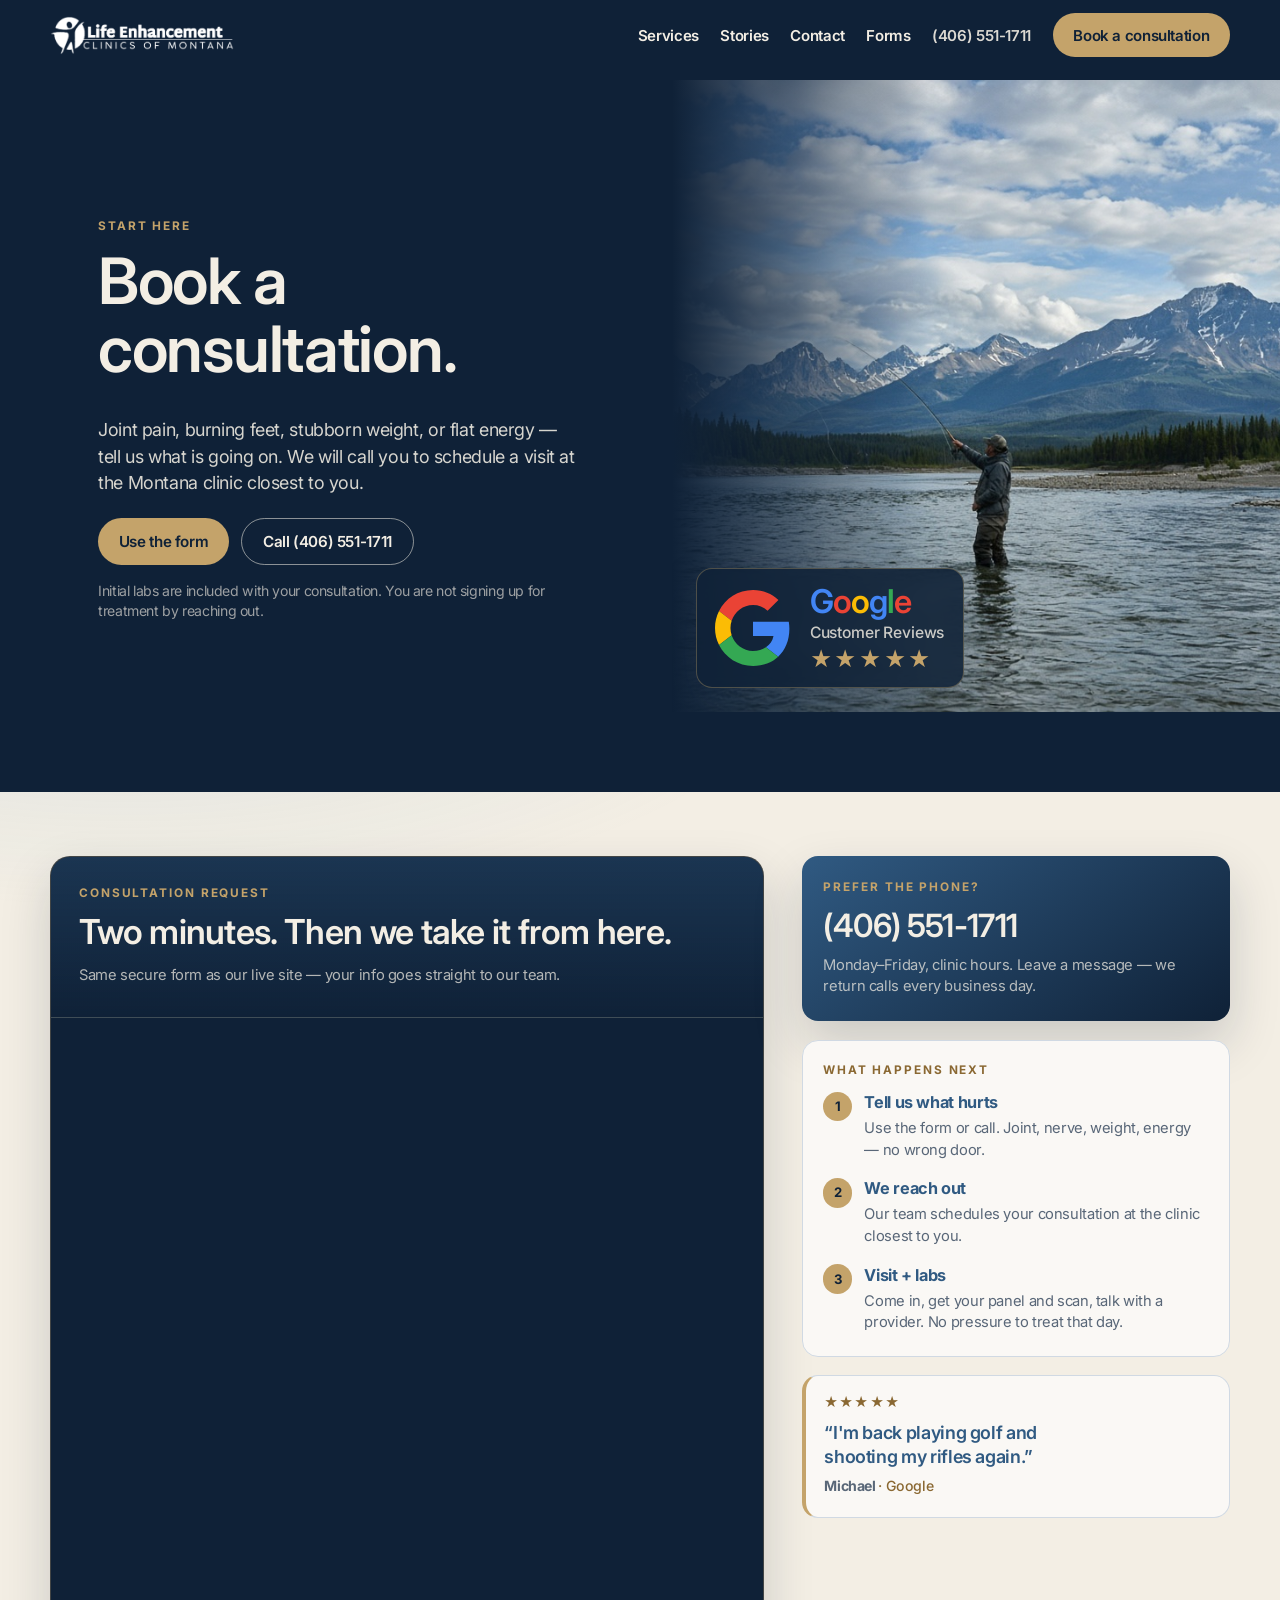
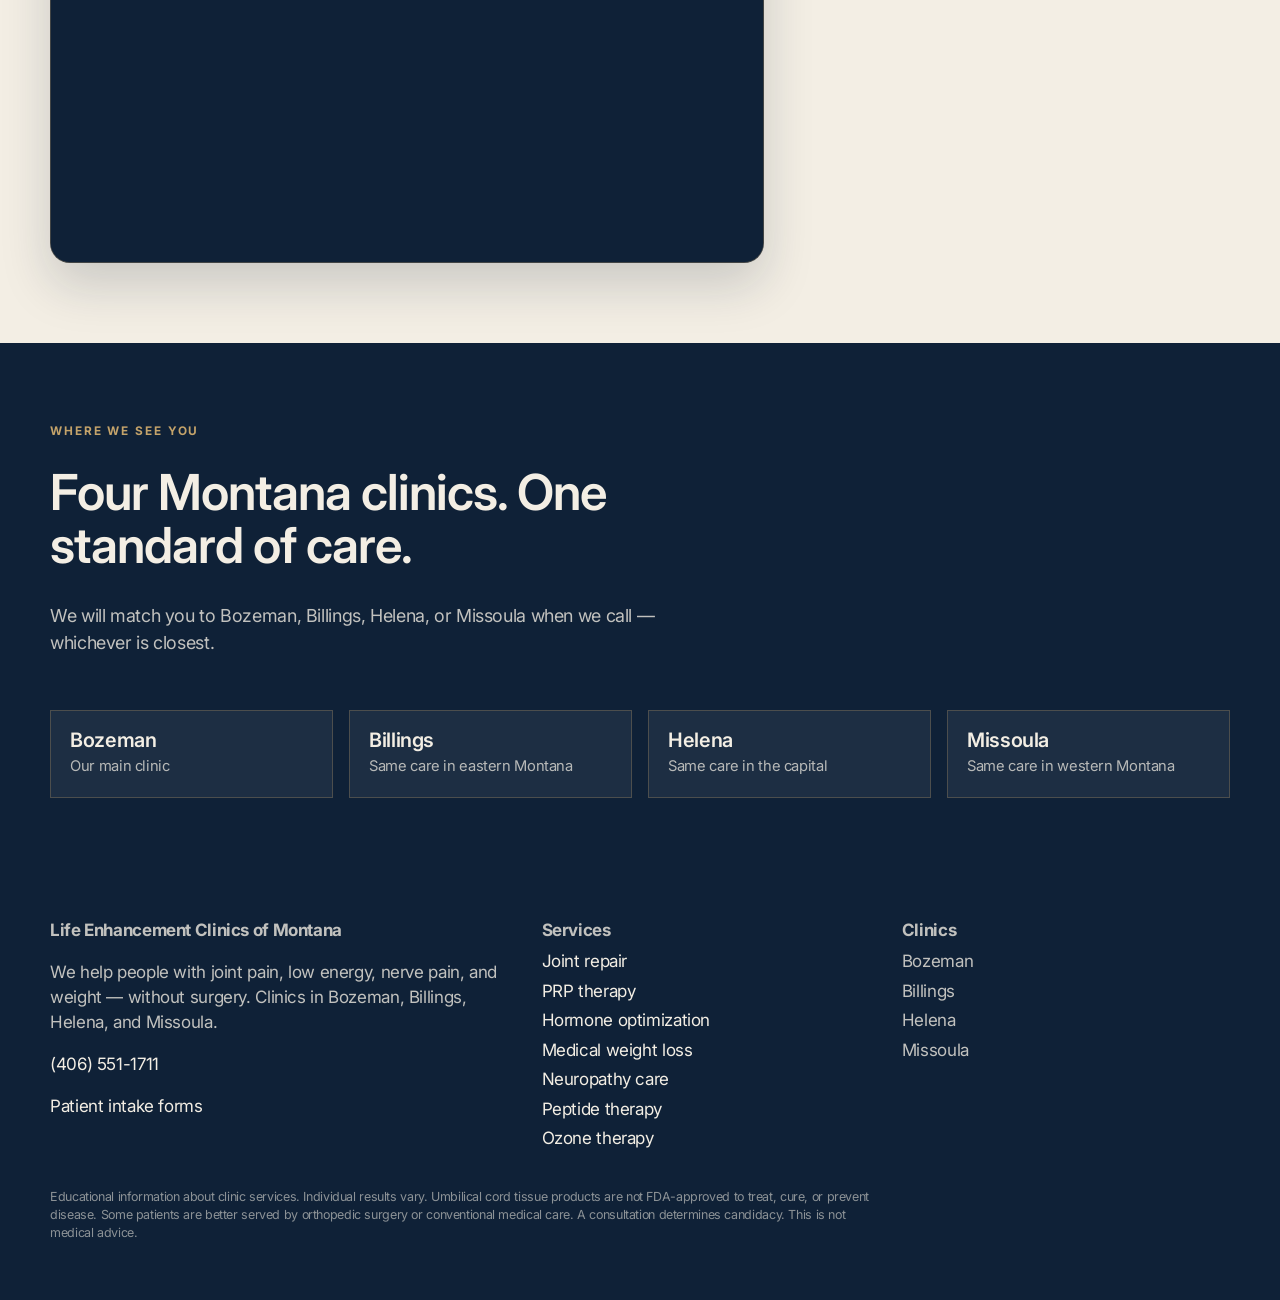
==== commit fc39a249: "Contact page: dark form card for HighLevel embed readability" ====
--- a/contact.html
+++ b/contact.html
@@ -8,7 +8,7 @@
   <link rel="preconnect" href="https://fonts.googleapis.com">
   <link rel="preconnect" href="https://fonts.gstatic.com" crossorigin>
   <link href="https://fonts.googleapis.com/css2?family=Inter:opsz,wght@14..32,400;14..32,500;14..32,600;14..32,700&display=swap" rel="stylesheet">
-  <link rel="stylesheet" href="styles.css?v=7">
+  <link rel="stylesheet" href="styles.css?v=8">
 </head>
 <body>
 
--- a/styles.css
+++ b/styles.css
@@ -983,33 +983,38 @@
 }
 
 .contact-form-card {
-  background: var(--white);
+  background: var(--montana-deep);
   border-radius: 1.25rem;
   box-shadow: var(--shadow);
-  border: 1px solid rgba(48, 90, 130, 0.12);
+  border: 1px solid rgba(196, 163, 106, 0.28);
   overflow: hidden;
 }
 
 .contact-form-head {
-  padding: 1.75rem 1.75rem 0.5rem;
-  border-bottom: 1px solid var(--line);
-  background: linear-gradient(180deg, rgba(243, 238, 228, 0.55) 0%, var(--white) 100%);
+  padding: 1.75rem 1.75rem 1rem;
+  border-bottom: 1px solid rgba(196, 163, 106, 0.22);
+  background: linear-gradient(180deg, rgba(48, 90, 130, 0.35) 0%, var(--montana-deep) 100%);
+}
+
+.contact-form-head .eyebrow {
+  color: var(--gold);
 }
 
 .contact-form-head h2 {
   margin: 0 0 0.45rem;
   font-size: clamp(1.65rem, 3vw, 2.15rem);
-  color: var(--montana);
+  color: var(--cream);
+}
+
+.contact-form-head .fine {
+  color: rgba(243, 238, 228, 0.72);
 }
 
 /* HighLevel embed uses cream/gold labels — needs a dark surround (not white). */
 .contact-form-embed {
   min-height: 820px;
-  padding: 1.25rem clamp(1rem, 2.5vw, 1.75rem) 2rem;
-  background:
-    radial-gradient(900px 320px at 20% 0%, rgba(110, 168, 204, 0.12), transparent 55%),
-    var(--montana-deep);
-  border-top: 1px solid rgba(196, 163, 106, 0.22);
+  padding: 0 clamp(0.75rem, 2vw, 1.25rem) 1.5rem;
+  background: var(--montana-deep);
 }
 
 .contact-form-embed iframe {
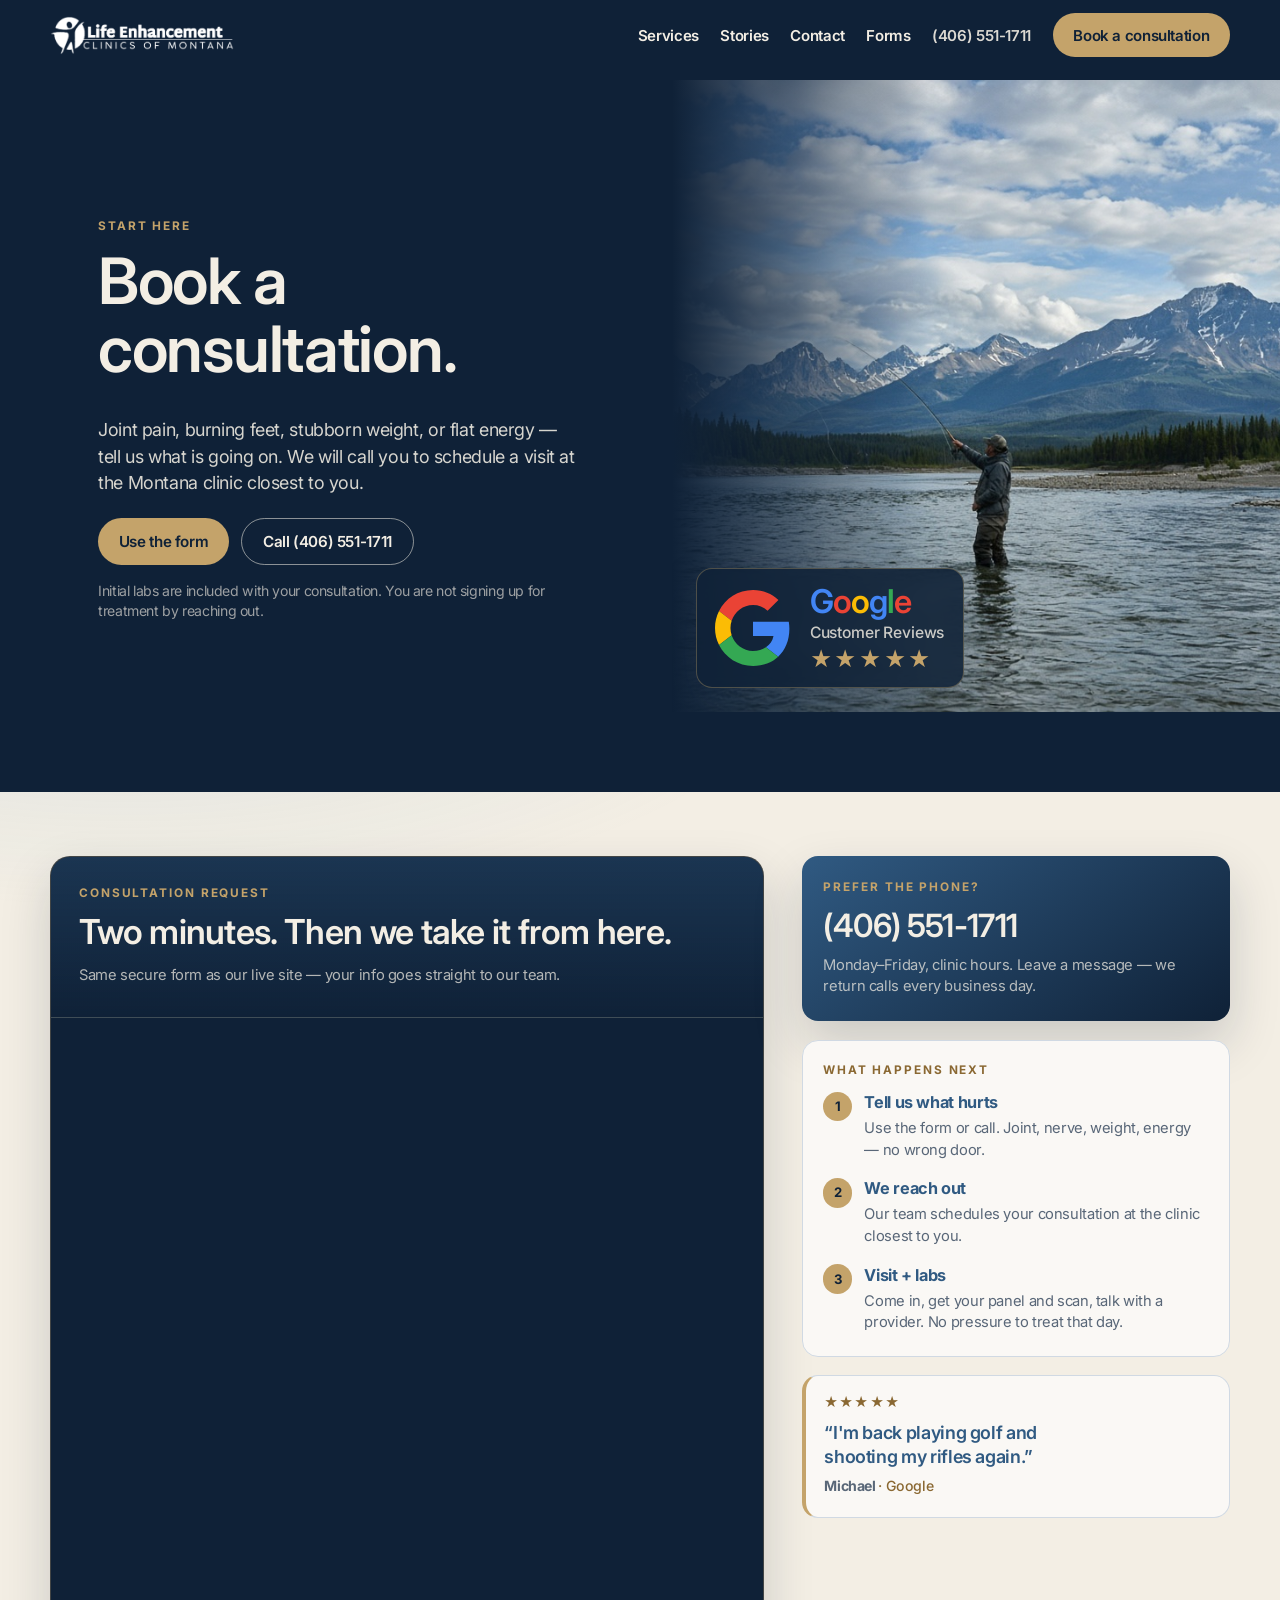
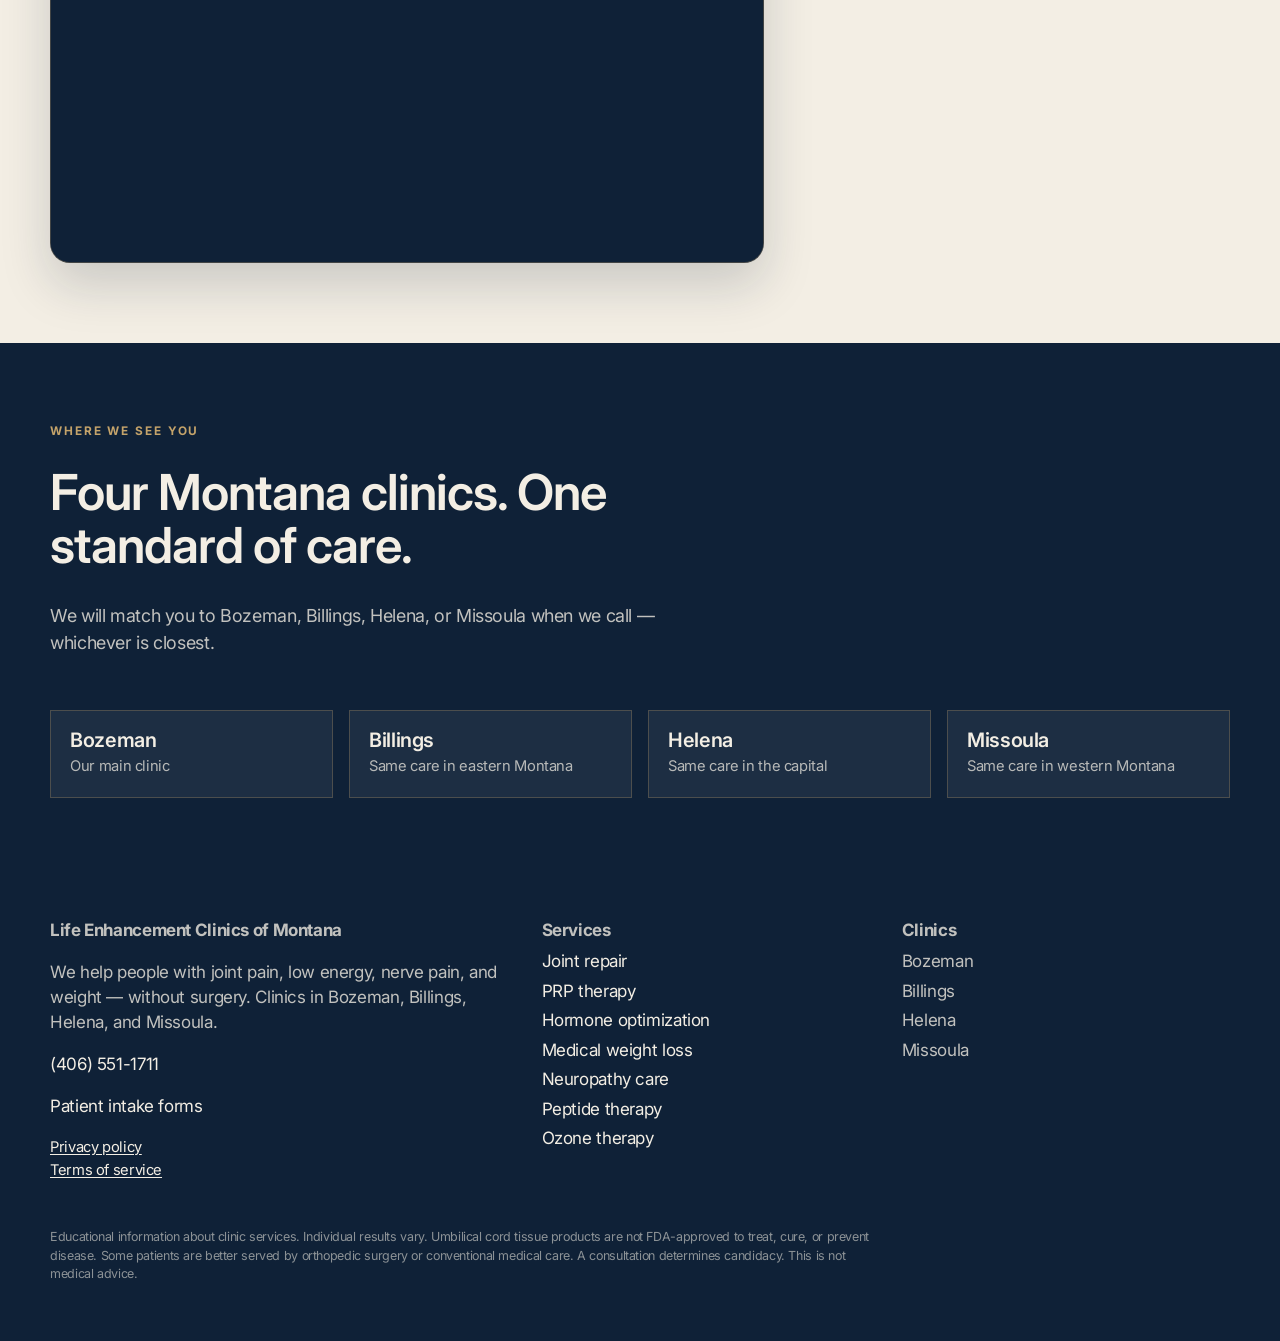
==== commit b8fdd4f3: "Add the texting opt-in widget and public privacy and terms pages. The suspension appeal needs both o" ====
--- a/contact.html
+++ b/contact.html
@@ -155,6 +155,7 @@
       <p>We help people with joint pain, low energy, nerve pain, and weight — without surgery. Clinics in Bozeman, Billings, Helena, and Missoula.</p>
       <p><a href="tel:+14065511711">(406) 551-1711</a></p>
       <p><a href="online-forms.html">Patient intake forms</a></p>
+      <p class="footer-policies"><a href="privacy.html">Privacy policy</a><br><a href="terms.html">Terms of service</a></p>
     </div>
     <div>
       <strong>Services</strong>
@@ -171,5 +172,6 @@
 </footer>
 <script src="site.js?v=2"></script>
 
+<script src="https://widgets.leadconnectorhq.com/loader.js" data-resources-url="https://widgets.leadconnectorhq.com/chat-widget/loader.js" data-widget-id="6afcd99cbb88e6f2bbee8104"></script>
 </body>
 </html>
--- a/styles.css
+++ b/styles.css
@@ -89,7 +89,8 @@
   transition: background 0.25s ease, box-shadow 0.25s ease, color 0.25s ease;
 }
 
-.site-header.is-scrolled {
+.site-header.is-scrolled,
+.site-header.site-header--solid {
   background: rgba(15, 33, 55, 0.94);
   box-shadow: 0 8px 28px rgba(0, 0, 0, 0.22);
   backdrop-filter: blur(12px);
@@ -1326,6 +1327,56 @@
   max-width: 52rem;
 }
 
+.footer-policies {
+  margin-top: 0.85rem;
+  font-size: 0.92rem;
+  line-height: 1.55;
+}
+
+.footer-policies a {
+  text-decoration: underline;
+  text-underline-offset: 0.16em;
+}
+
+.legal-doc {
+  padding: 7.2rem 0 4.5rem;
+}
+
+.policy {
+  width: min(42rem, 100%);
+}
+
+.policy h1 {
+  margin: 0 0 0.55rem;
+  font-size: clamp(2.2rem, 4vw, 3.2rem);
+  color: var(--montana-deep);
+}
+
+.policy .fine {
+  margin-bottom: 0.5rem;
+}
+
+.policy h2 {
+  margin: 2rem 0 0.5rem;
+  font-size: 1.35rem;
+  color: var(--montana);
+}
+
+.policy p,
+.policy li {
+  color: var(--ink);
+}
+
+.policy ul {
+  margin: 0.35rem 0 0.8rem;
+  padding-left: 1.2rem;
+}
+
+.policy a {
+  color: var(--montana);
+  text-underline-offset: 0.14em;
+}
+
 @media (max-width: 960px) {
   .review-spotlight-grid {
     grid-template-columns: repeat(2, 1fr);
